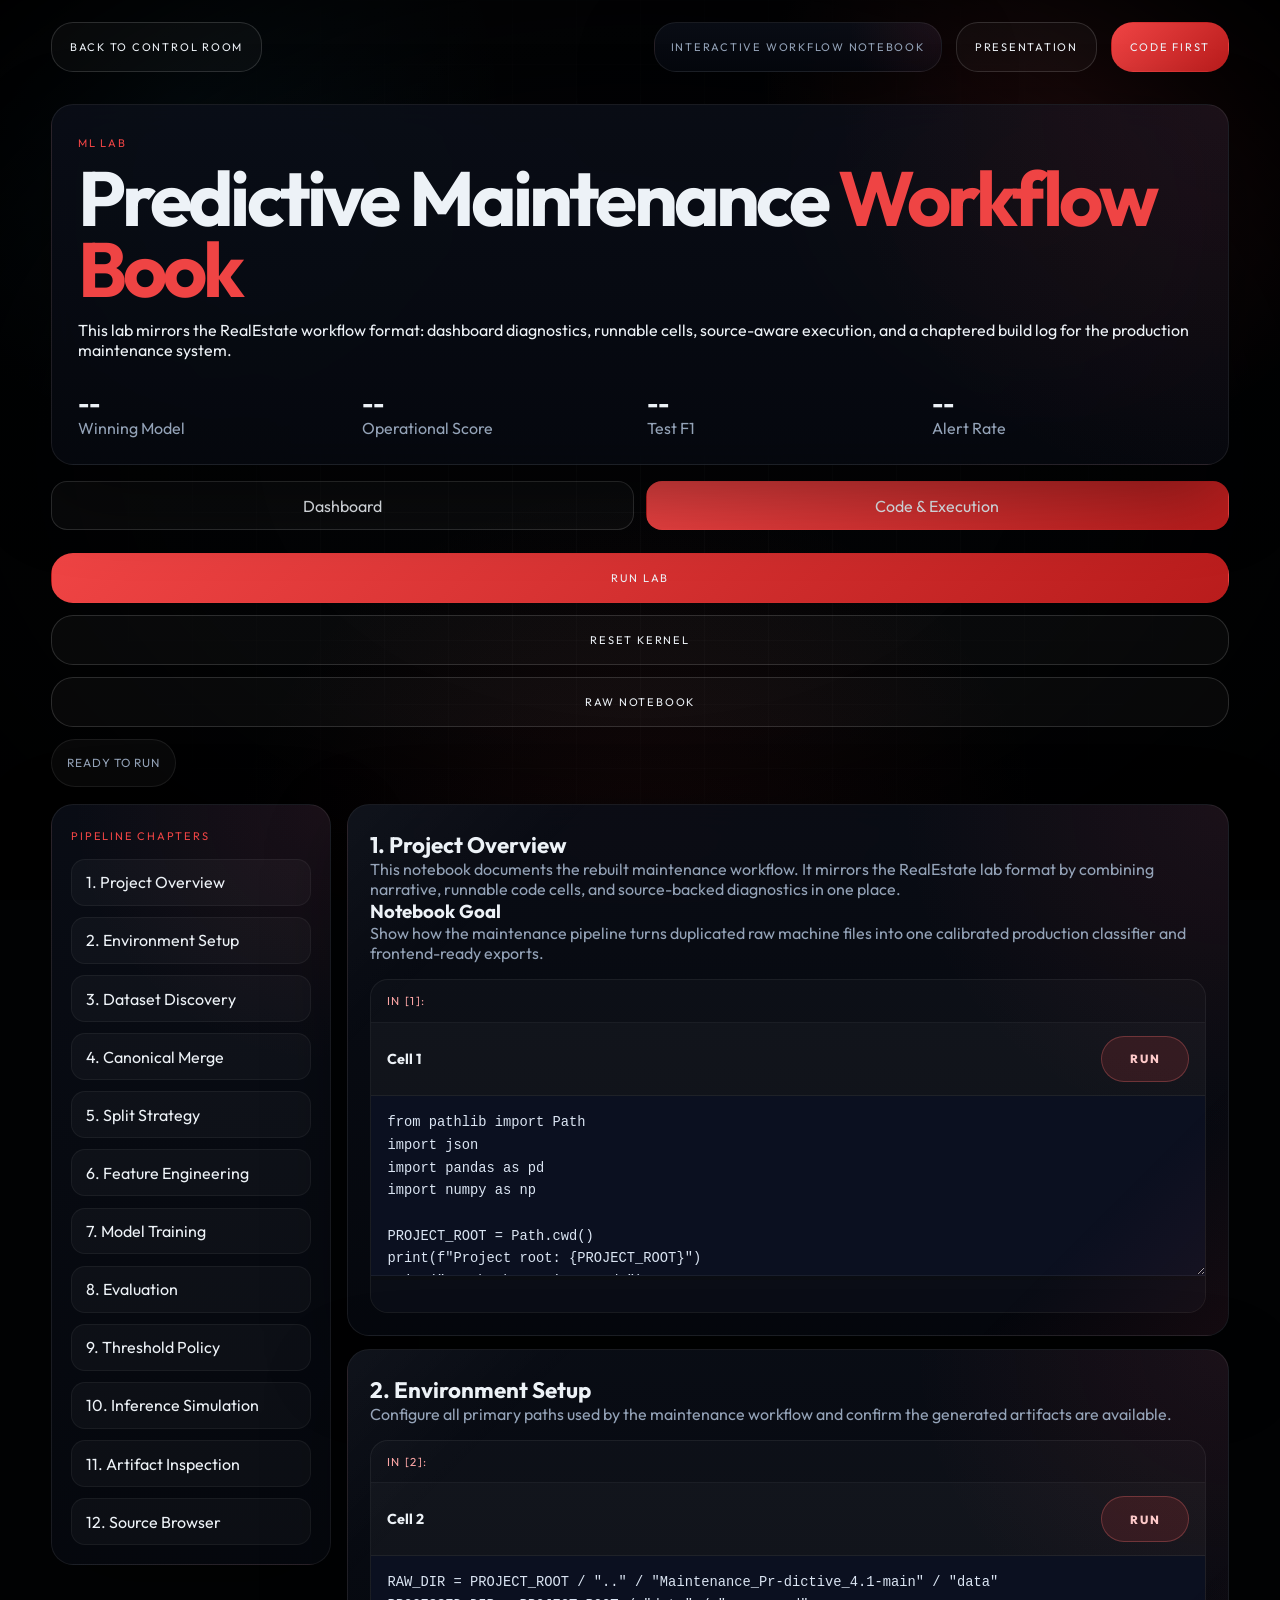
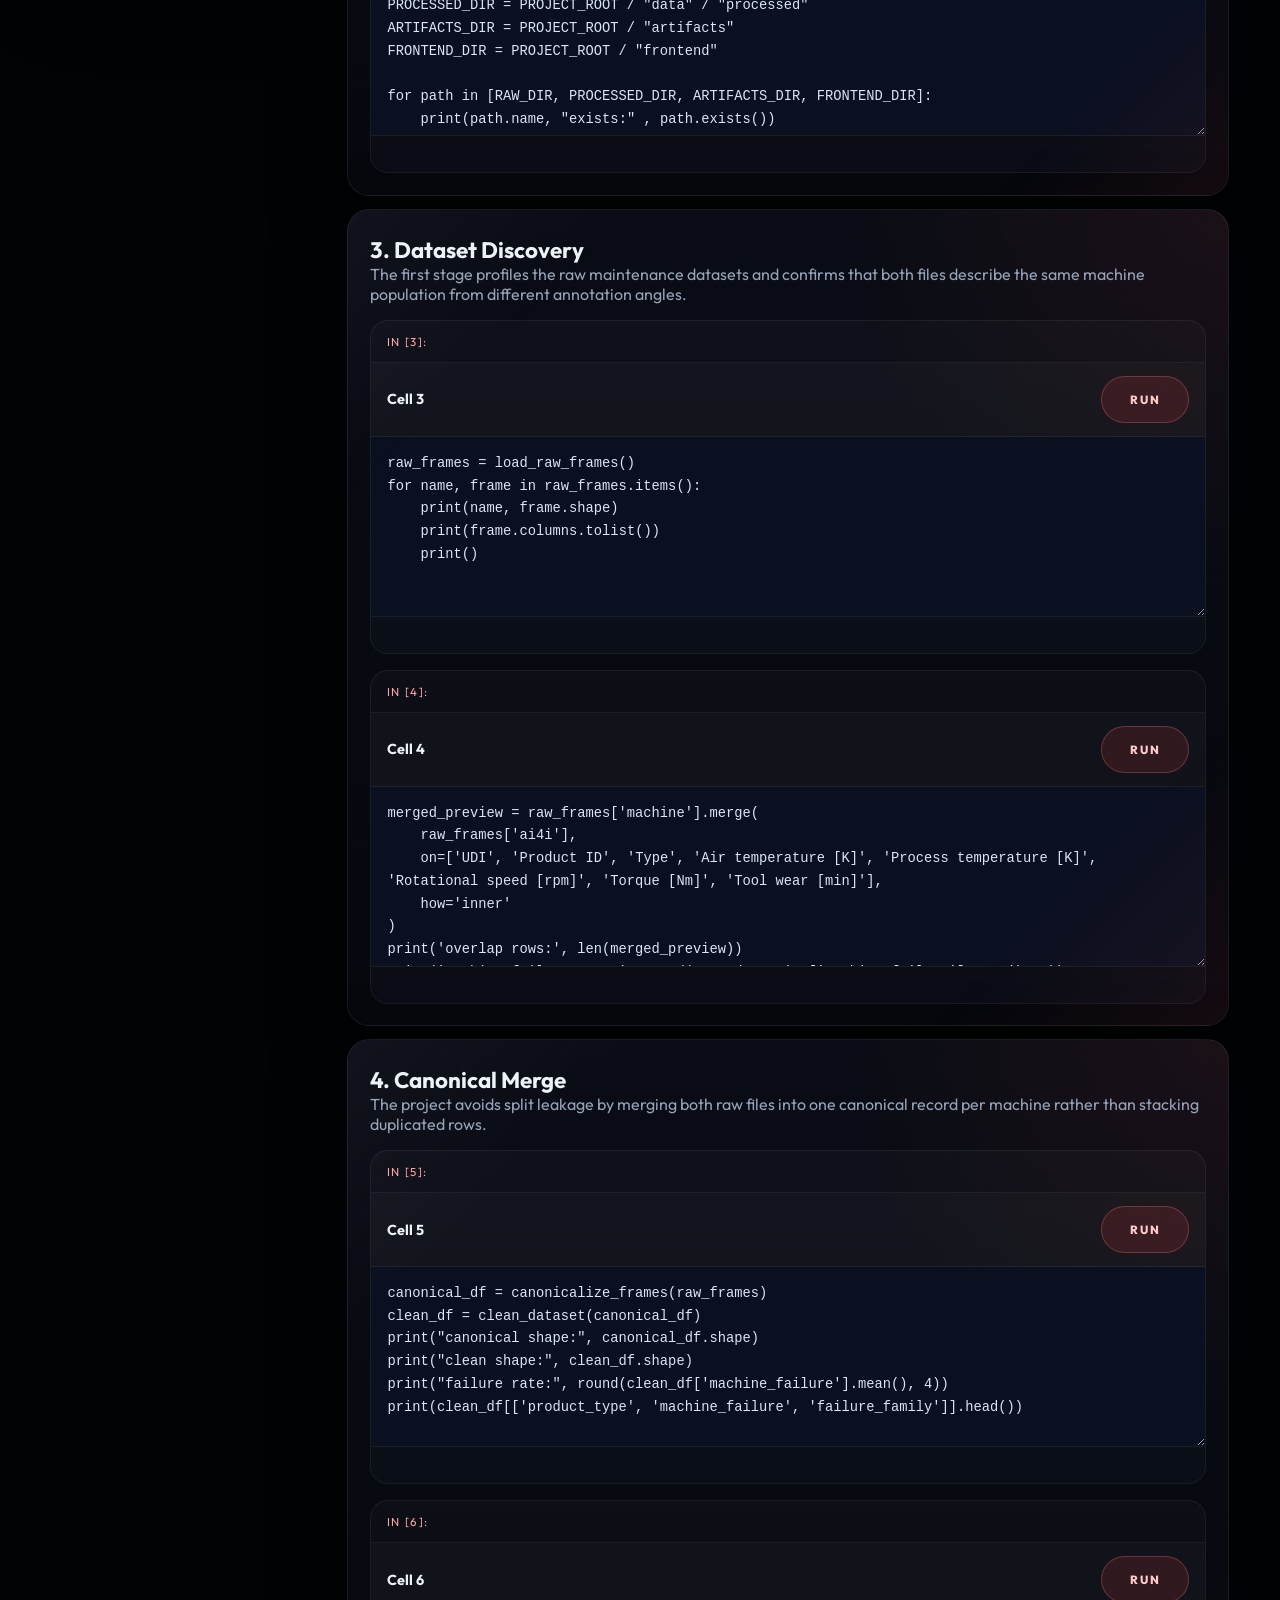
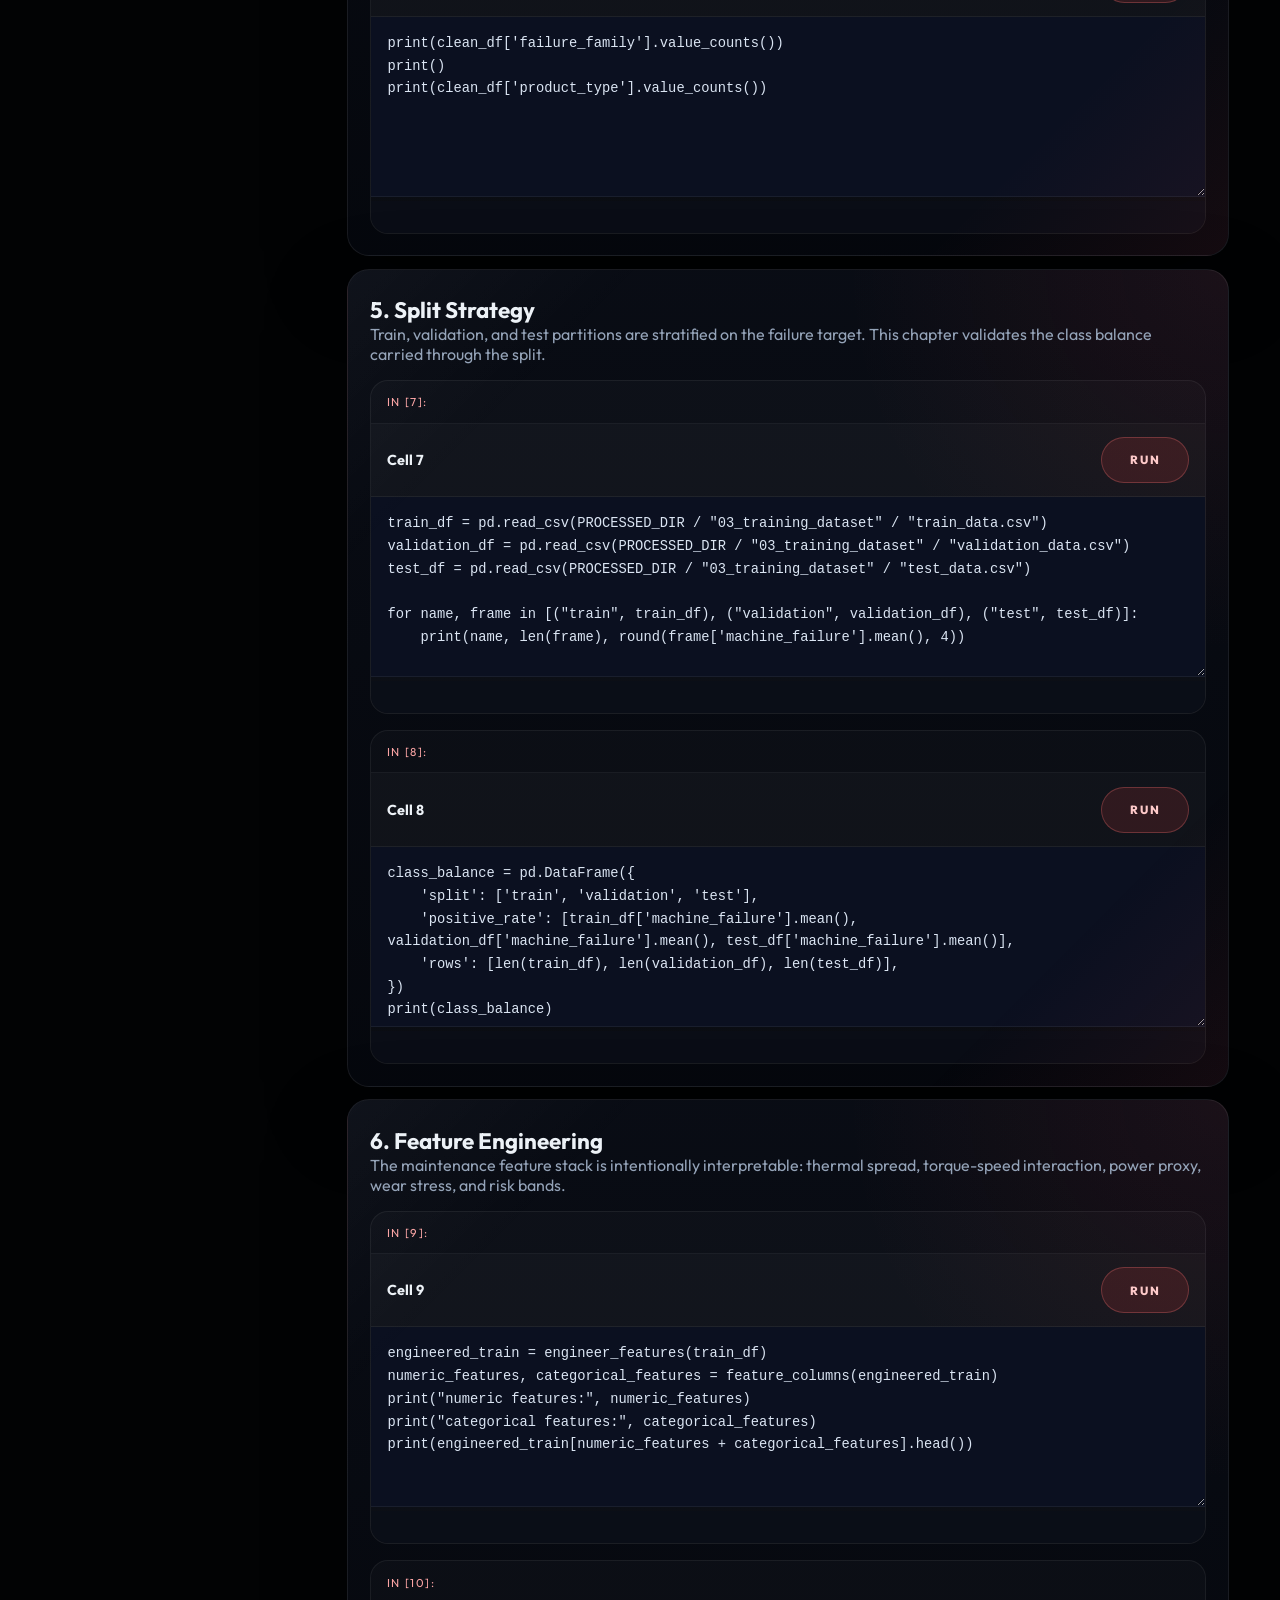
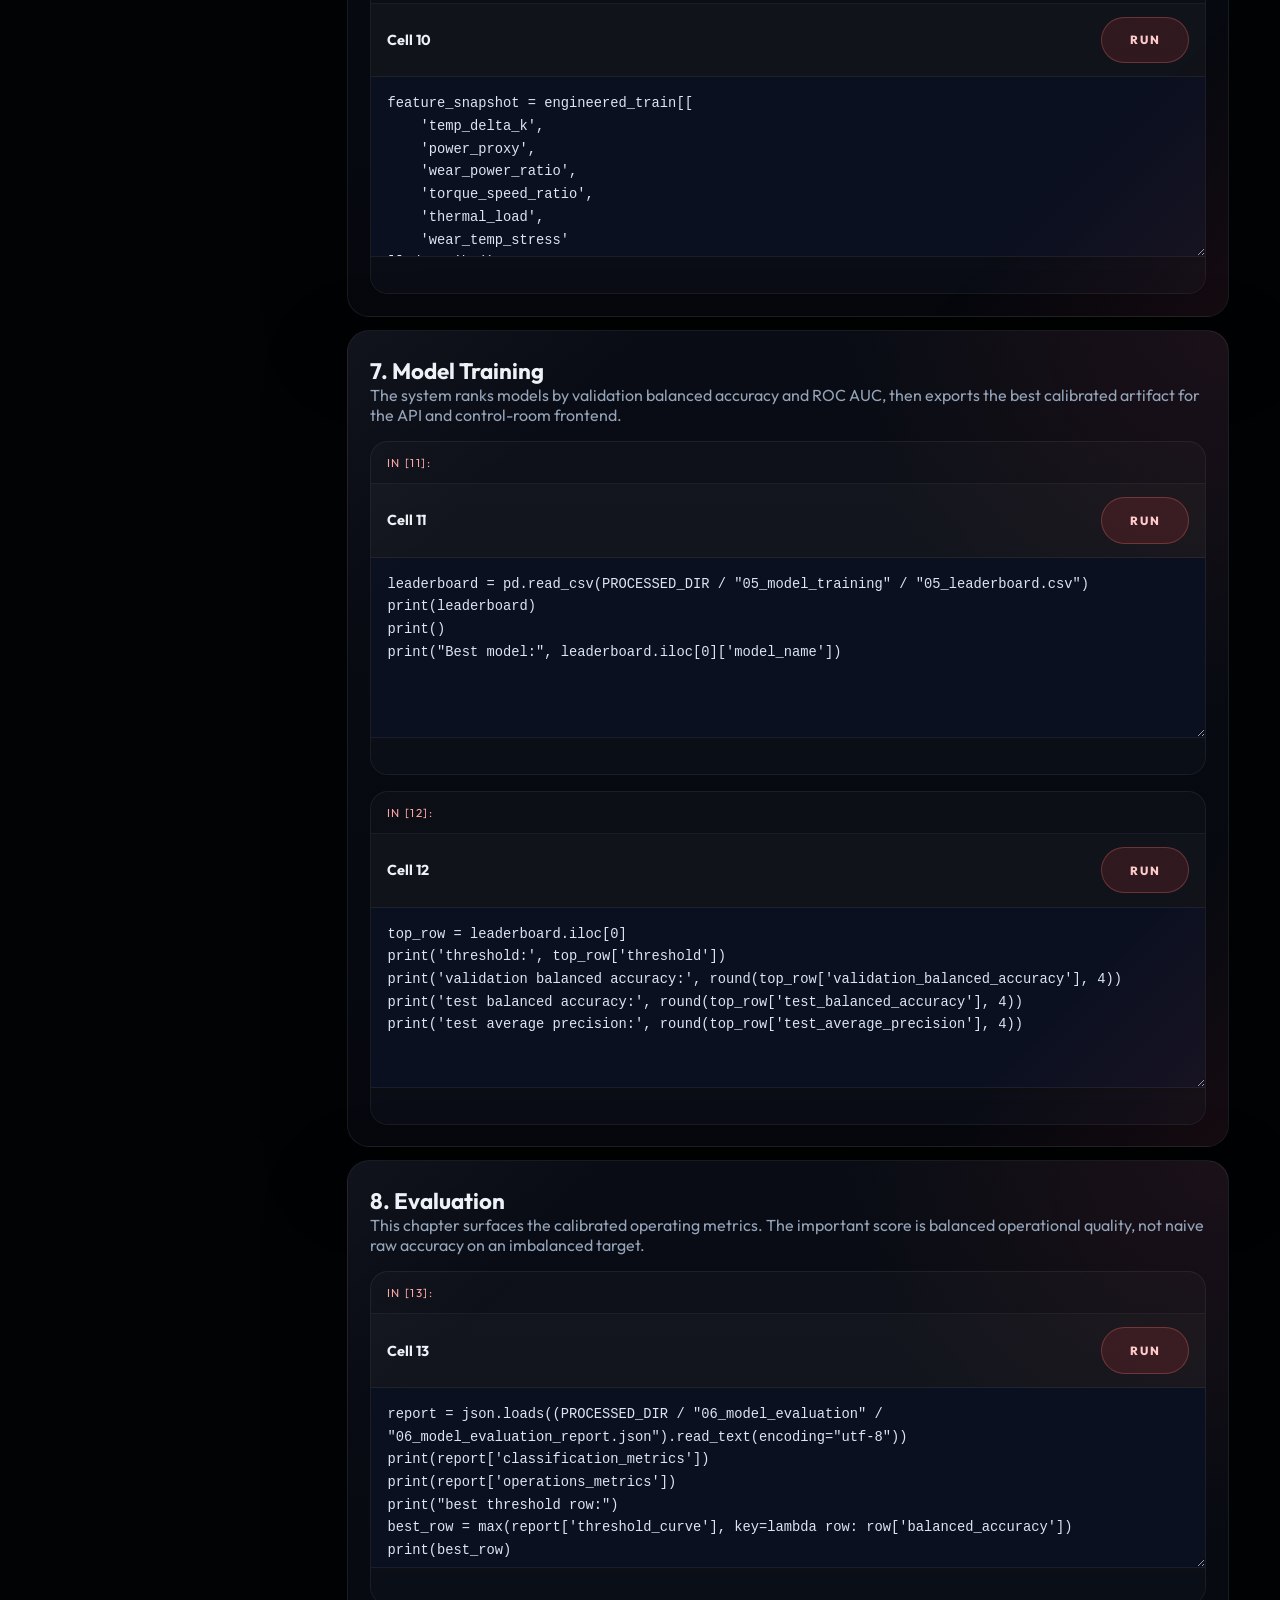
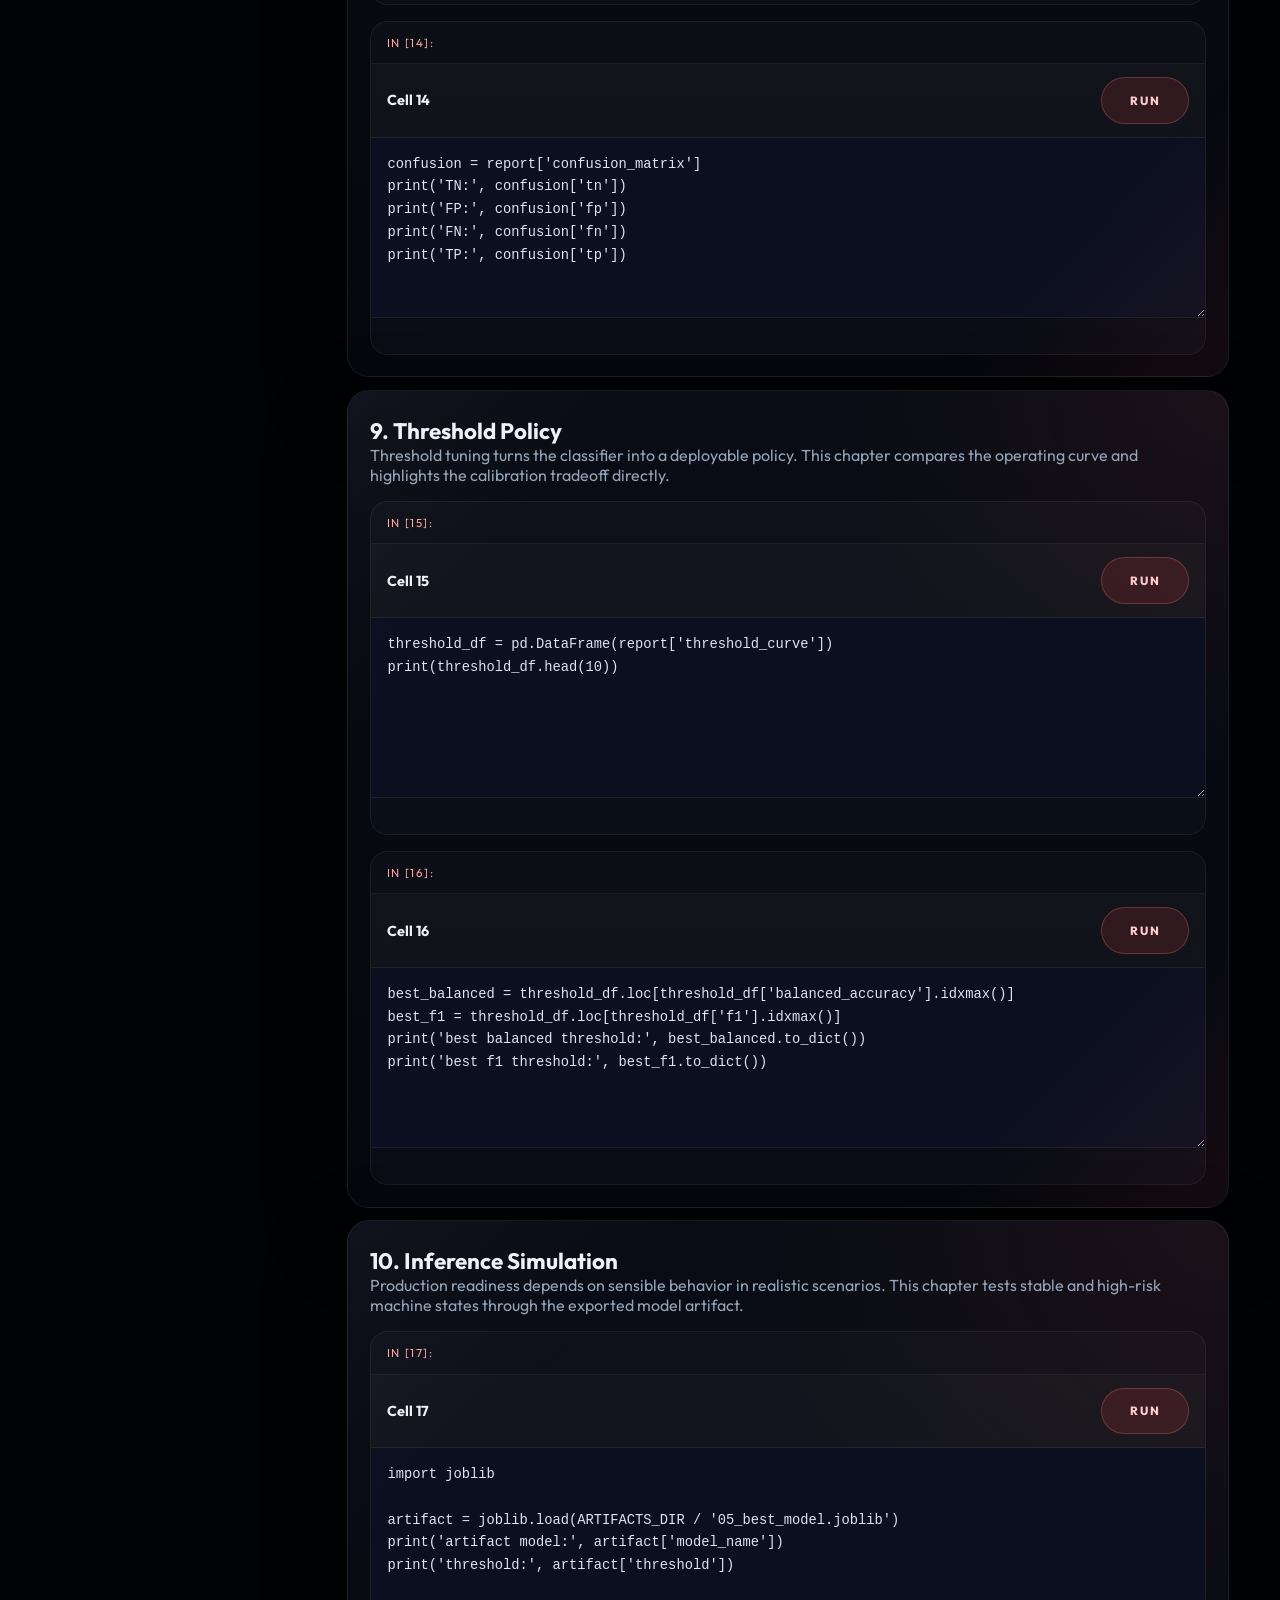
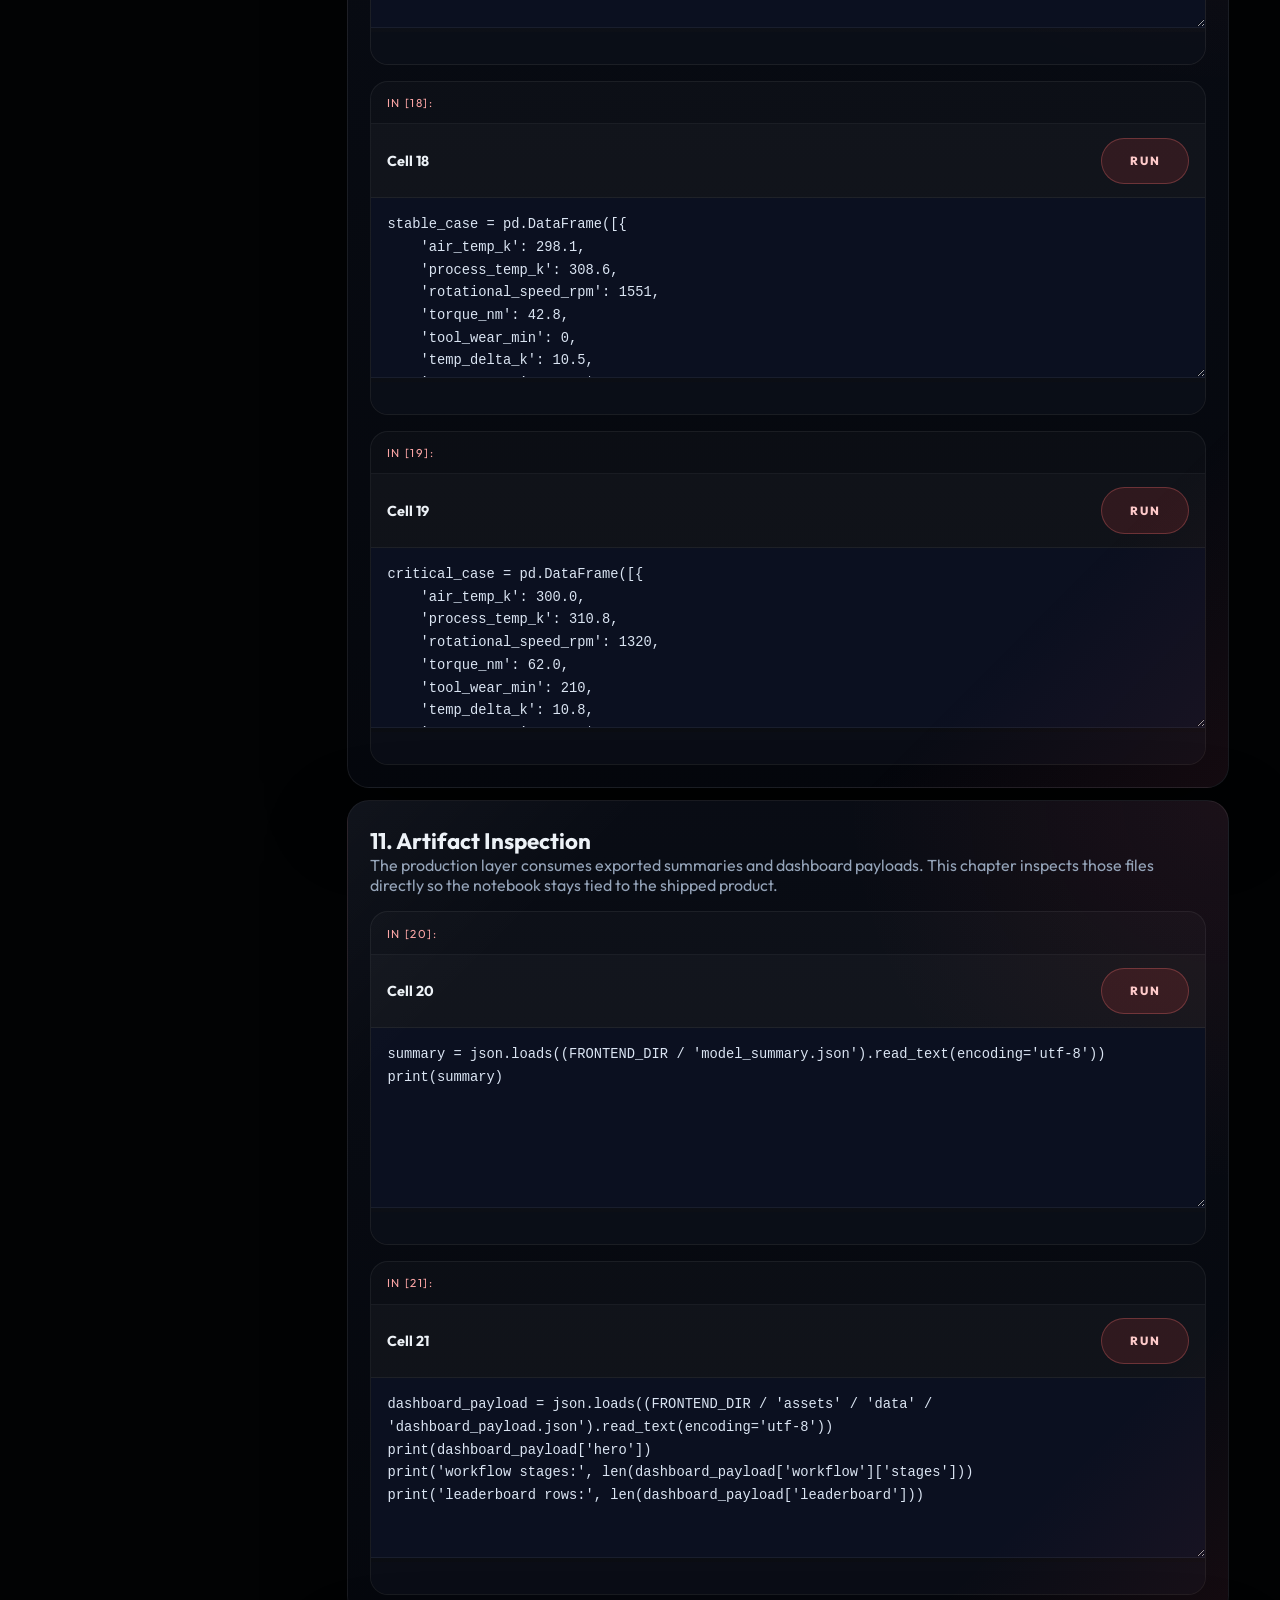
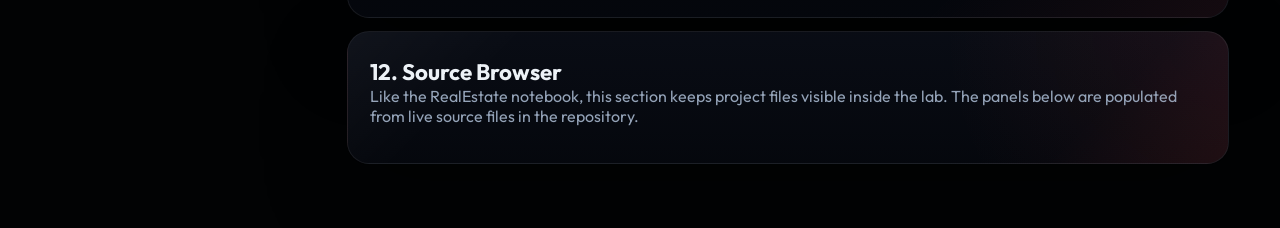
==== frontend/notebook.html @ 71aef169 "Build production-ready predictive maintenance app" ====
<!DOCTYPE html>
<html lang="en">
<head>
    <meta charset="UTF-8">
    <meta name="viewport" content="width=device-width, initial-scale=1.0">
    <title>ML LAB | Predictive Maintenance Workflow</title>
    <link rel="icon" type="image/svg+xml" href="assets/icons/favicon.svg">
    <link rel="stylesheet" href="css/style.css?v=4.0">
</head>
<body class="notebook-body">
    <div id="bg-layer"></div>
    <div id="vignette"></div>
    <div id="grid-overlay"></div>
    <div id="page-wipe"></div>

    <div class="top-nav">
        <div class="nav-cluster">
            <a href="/" class="nav-btn route-link">BACK TO CONTROL ROOM</a>
        </div>
        <div class="nav-cluster">
            <div class="nav-meta glass">Interactive Workflow Notebook</div>
            <a href="/presentation" class="nav-btn route-link">PRESENTATION</a>
            <a href="#chapter-stage1" class="nav-btn primary">CODE FIRST</a>
        </div>
    </div>

    <main class="book-shell">
        <section class="book-hero glass">
            <span class="tag">ML LAB</span>
            <h1>Predictive Maintenance <span>Workflow Book</span></h1>
            <p>This lab mirrors the RealEstate workflow format: dashboard diagnostics, runnable cells, source-aware execution, and a chaptered build log for the production maintenance system.</p>
            <div class="hero-stats">
                <div><strong id="hero-best-model">--</strong><span>Winning Model</span></div>
                <div><strong id="hero-auc">--</strong><span>Operational Score</span></div>
                <div><strong id="hero-f1">--</strong><span>Test F1</span></div>
                <div><strong id="hero-alert-rate">--</strong><span>Alert Rate</span></div>
            </div>
        </section>

        <div class="book-tabs">
            <button class="book-tab" data-target="dashboard-tab-view">Dashboard</button>
            <button class="book-tab active" data-target="code-tab-view">Code & Execution</button>
        </div>

        <div id="dashboard-tab-view" class="tab-view">
            <div class="book-grid">
                <aside class="book-sidebar glass">
                    <span class="tag">Dashboard Layers</span>
                    <nav class="chapter-nav">
                        <a href="#dashboard-overview">Mission Control</a>
                        <a href="#dashboard-models">Model Ranking</a>
                        <a href="#dashboard-thresholds">Threshold Tuning</a>
                    </nav>
                </aside>

                <div class="dashboard-shell">
                    <section id="dashboard-overview" class="chapter-card glass cinematic-card">
                        <span class="tag">Mission Control</span>
                        <h2>Operational Risk <span>Command Deck</span></h2>
                        <p>This summary reflects the true project outputs: balanced thresholding, calibrated alert policy, and the current production-ready classifier.</p>
                        <div class="dashboard-kpi-grid">
                            <div class="dashboard-kpi-tile"><span>Winning Model</span><strong id="dash-best-model">--</strong><small>best validation operating profile</small></div>
                            <div class="dashboard-kpi-tile"><span>Operational Score</span><strong id="dash-roc-auc">--</strong><small>balanced accuracy at selected threshold</small></div>
                            <div class="dashboard-kpi-tile"><span>Captured Failures</span><strong id="dash-captured">--</strong><small>true failures caught by current policy</small></div>
                            <div class="dashboard-kpi-tile"><span>Alert Rate</span><strong id="dash-alert-rate">--</strong><small>share of holdout rows escalating</small></div>
                        </div>
                    </section>

                    <section id="dashboard-models" class="chapter-card glass cinematic-card">
                        <span class="tag">Model Board</span>
                        <h2>Model Competition</h2>
                        <div id="lab-leaderboard" class="leaderboard"></div>
                    </section>

                    <section id="dashboard-thresholds" class="chapter-card glass cinematic-card">
                        <span class="tag">Threshold Control</span>
                        <h2>Operating Threshold Sweep</h2>
                        <div id="threshold-grid" class="leaderboard"></div>
                    </section>
                </div>
            </div>
        </div>

        <div id="code-tab-view" class="tab-view active">
            <div class="toolbar">
                <button class="nav-btn primary" onclick="runAllCells()">RUN LAB</button>
                <button class="nav-btn" onclick="resetKernel()">RESET KERNEL</button>
                <button class="nav-btn" onclick="openRawNotebook()">RAW NOTEBOOK</button>
                <span id="scene-status" class="scene-inline">Ready to run</span>
            </div>

            <div class="book-grid">
                <aside class="book-sidebar glass">
                    <span class="tag">Pipeline Chapters</span>
                    <nav class="chapter-nav">
                        <a href="#chapter-overview">1. Project Overview</a>
                        <a href="#chapter-environment">2. Environment Setup</a>
                        <a href="#chapter-stage1">3. Dataset Discovery</a>
                        <a href="#chapter-stage2">4. Canonical Merge</a>
                        <a href="#chapter-stage3">5. Split Strategy</a>
                        <a href="#chapter-stage4">6. Feature Engineering</a>
                        <a href="#chapter-stage5">7. Model Training</a>
                        <a href="#chapter-stage6">8. Evaluation</a>
                        <a href="#chapter-stage7">9. Threshold Policy</a>
                        <a href="#chapter-stage8">10. Inference Simulation</a>
                        <a href="#chapter-stage9">11. Artifact Inspection</a>
                        <a href="#chapter-sources">12. Source Browser</a>
                    </nav>
                </aside>

                <div class="chapter-stack">
                    <section id="chapter-overview" class="chapter-card glass cinematic-card">
                        <h2>1. Project Overview</h2>
                        <p>This notebook documents the rebuilt maintenance workflow. It mirrors the RealEstate lab format by combining narrative, runnable code cells, and source-backed diagnostics in one place.</p>
                        <div class="cell-explainer"><h3>Notebook Goal</h3><p>Show how the maintenance pipeline turns duplicated raw machine files into one calibrated production classifier and frontend-ready exports.</p></div>
                        <div class="cell"><div class="cell-label">In [1]:</div><div class="cell-header"><span class="cell-title">Cell 1</span><button class="btn-run" onclick="runCell(this)">RUN</button></div><textarea class="code-editor">from pathlib import Path
import json
import pandas as pd
import numpy as np

PROJECT_ROOT = Path.cwd()
print(f"Project root: {PROJECT_ROOT}")
print("Notebook runtime ready")</textarea><div class="output"></div></div>
                    </section>

                    <section id="chapter-environment" class="chapter-card glass cinematic-card">
                        <h2>2. Environment Setup</h2>
                        <p>Configure all primary paths used by the maintenance workflow and confirm the generated artifacts are available.</p>
                        <div class="cell"><div class="cell-label">In [2]:</div><div class="cell-header"><span class="cell-title">Cell 2</span><button class="btn-run" onclick="runCell(this)">RUN</button></div><textarea class="code-editor">RAW_DIR = PROJECT_ROOT / ".." / "Maintenance_Pr-dictive_4.1-main" / "data"
PROCESSED_DIR = PROJECT_ROOT / "data" / "processed"
ARTIFACTS_DIR = PROJECT_ROOT / "artifacts"
FRONTEND_DIR = PROJECT_ROOT / "frontend"

for path in [RAW_DIR, PROCESSED_DIR, ARTIFACTS_DIR, FRONTEND_DIR]:
    print(path.name, "exists:" , path.exists())</textarea><div class="output"></div></div>
                    </section>

                    <section id="chapter-stage1" class="chapter-card glass cinematic-card">
                        <h2>3. Dataset Discovery</h2>
                        <p>The first stage profiles the raw maintenance datasets and confirms that both files describe the same machine population from different annotation angles.</p>
                        <div class="cell"><div class="cell-label">In [3]:</div><div class="cell-header"><span class="cell-title">Cell 3</span><button class="btn-run" onclick="runCell(this)">RUN</button></div><textarea class="code-editor">raw_frames = load_raw_frames()
for name, frame in raw_frames.items():
    print(name, frame.shape)
    print(frame.columns.tolist())
    print()</textarea><div class="output"></div></div>
                        <div class="cell"><div class="cell-label">In [4]:</div><div class="cell-header"><span class="cell-title">Cell 4</span><button class="btn-run" onclick="runCell(this)">RUN</button></div><textarea class="code-editor">merged_preview = raw_frames['machine'].merge(
    raw_frames['ai4i'],
    on=['UDI', 'Product ID', 'Type', 'Air temperature [K]', 'Process temperature [K]', 'Rotational speed [rpm]', 'Torque [Nm]', 'Tool wear [min]'],
    how='inner'
)
print('overlap rows:', len(merged_preview))
print('machine failure rate:', round(merged_preview['Machine failure'].mean(), 4))
print(merged_preview[['Target', 'Machine failure']].head())</textarea><div class="output"></div></div>
                    </section>

                    <section id="chapter-stage2" class="chapter-card glass cinematic-card">
                        <h2>4. Canonical Merge</h2>
                        <p>The project avoids split leakage by merging both raw files into one canonical record per machine rather than stacking duplicated rows.</p>
                        <div class="cell"><div class="cell-label">In [5]:</div><div class="cell-header"><span class="cell-title">Cell 5</span><button class="btn-run" onclick="runCell(this)">RUN</button></div><textarea class="code-editor">canonical_df = canonicalize_frames(raw_frames)
clean_df = clean_dataset(canonical_df)
print("canonical shape:", canonical_df.shape)
print("clean shape:", clean_df.shape)
print("failure rate:", round(clean_df['machine_failure'].mean(), 4))
print(clean_df[['product_type', 'machine_failure', 'failure_family']].head())</textarea><div class="output"></div></div>
                        <div class="cell"><div class="cell-label">In [6]:</div><div class="cell-header"><span class="cell-title">Cell 6</span><button class="btn-run" onclick="runCell(this)">RUN</button></div><textarea class="code-editor">print(clean_df['failure_family'].value_counts())
print()
print(clean_df['product_type'].value_counts())</textarea><div class="output"></div></div>
                    </section>

                    <section id="chapter-stage3" class="chapter-card glass cinematic-card">
                        <h2>5. Split Strategy</h2>
                        <p>Train, validation, and test partitions are stratified on the failure target. This chapter validates the class balance carried through the split.</p>
                        <div class="cell"><div class="cell-label">In [7]:</div><div class="cell-header"><span class="cell-title">Cell 7</span><button class="btn-run" onclick="runCell(this)">RUN</button></div><textarea class="code-editor">train_df = pd.read_csv(PROCESSED_DIR / "03_training_dataset" / "train_data.csv")
validation_df = pd.read_csv(PROCESSED_DIR / "03_training_dataset" / "validation_data.csv")
test_df = pd.read_csv(PROCESSED_DIR / "03_training_dataset" / "test_data.csv")

for name, frame in [("train", train_df), ("validation", validation_df), ("test", test_df)]:
    print(name, len(frame), round(frame['machine_failure'].mean(), 4))</textarea><div class="output"></div></div>
                        <div class="cell"><div class="cell-label">In [8]:</div><div class="cell-header"><span class="cell-title">Cell 8</span><button class="btn-run" onclick="runCell(this)">RUN</button></div><textarea class="code-editor">class_balance = pd.DataFrame({
    'split': ['train', 'validation', 'test'],
    'positive_rate': [train_df['machine_failure'].mean(), validation_df['machine_failure'].mean(), test_df['machine_failure'].mean()],
    'rows': [len(train_df), len(validation_df), len(test_df)],
})
print(class_balance)</textarea><div class="output"></div></div>
                    </section>

                    <section id="chapter-stage4" class="chapter-card glass cinematic-card">
                        <h2>6. Feature Engineering</h2>
                        <p>The maintenance feature stack is intentionally interpretable: thermal spread, torque-speed interaction, power proxy, wear stress, and risk bands.</p>
                        <div class="cell"><div class="cell-label">In [9]:</div><div class="cell-header"><span class="cell-title">Cell 9</span><button class="btn-run" onclick="runCell(this)">RUN</button></div><textarea class="code-editor">engineered_train = engineer_features(train_df)
numeric_features, categorical_features = feature_columns(engineered_train)
print("numeric features:", numeric_features)
print("categorical features:", categorical_features)
print(engineered_train[numeric_features + categorical_features].head())</textarea><div class="output"></div></div>
                        <div class="cell"><div class="cell-label">In [10]:</div><div class="cell-header"><span class="cell-title">Cell 10</span><button class="btn-run" onclick="runCell(this)">RUN</button></div><textarea class="code-editor">feature_snapshot = engineered_train[[
    'temp_delta_k',
    'power_proxy',
    'wear_power_ratio',
    'torque_speed_ratio',
    'thermal_load',
    'wear_temp_stress'
]].describe().T
print(feature_snapshot)</textarea><div class="output"></div></div>
                    </section>

                    <section id="chapter-stage5" class="chapter-card glass cinematic-card">
                        <h2>7. Model Training</h2>
                        <p>The system ranks models by validation balanced accuracy and ROC AUC, then exports the best calibrated artifact for the API and control-room frontend.</p>
                        <div class="cell"><div class="cell-label">In [11]:</div><div class="cell-header"><span class="cell-title">Cell 11</span><button class="btn-run" onclick="runCell(this)">RUN</button></div><textarea class="code-editor">leaderboard = pd.read_csv(PROCESSED_DIR / "05_model_training" / "05_leaderboard.csv")
print(leaderboard)
print()
print("Best model:", leaderboard.iloc[0]['model_name'])</textarea><div class="output"></div></div>
                        <div class="cell"><div class="cell-label">In [12]:</div><div class="cell-header"><span class="cell-title">Cell 12</span><button class="btn-run" onclick="runCell(this)">RUN</button></div><textarea class="code-editor">top_row = leaderboard.iloc[0]
print('threshold:', top_row['threshold'])
print('validation balanced accuracy:', round(top_row['validation_balanced_accuracy'], 4))
print('test balanced accuracy:', round(top_row['test_balanced_accuracy'], 4))
print('test average precision:', round(top_row['test_average_precision'], 4))</textarea><div class="output"></div></div>
                    </section>

                    <section id="chapter-stage6" class="chapter-card glass cinematic-card">
                        <h2>8. Evaluation</h2>
                        <p>This chapter surfaces the calibrated operating metrics. The important score is balanced operational quality, not naive raw accuracy on an imbalanced target.</p>
                        <div class="cell"><div class="cell-label">In [13]:</div><div class="cell-header"><span class="cell-title">Cell 13</span><button class="btn-run" onclick="runCell(this)">RUN</button></div><textarea class="code-editor">report = json.loads((PROCESSED_DIR / "06_model_evaluation" / "06_model_evaluation_report.json").read_text(encoding="utf-8"))
print(report['classification_metrics'])
print(report['operations_metrics'])
print("best threshold row:")
best_row = max(report['threshold_curve'], key=lambda row: row['balanced_accuracy'])
print(best_row)</textarea><div class="output"></div></div>
                        <div class="cell"><div class="cell-label">In [14]:</div><div class="cell-header"><span class="cell-title">Cell 14</span><button class="btn-run" onclick="runCell(this)">RUN</button></div><textarea class="code-editor">confusion = report['confusion_matrix']
print('TN:', confusion['tn'])
print('FP:', confusion['fp'])
print('FN:', confusion['fn'])
print('TP:', confusion['tp'])</textarea><div class="output"></div></div>
                    </section>

                    <section id="chapter-stage7" class="chapter-card glass cinematic-card">
                        <h2>9. Threshold Policy</h2>
                        <p>Threshold tuning turns the classifier into a deployable policy. This chapter compares the operating curve and highlights the calibration tradeoff directly.</p>
                        <div class="cell"><div class="cell-label">In [15]:</div><div class="cell-header"><span class="cell-title">Cell 15</span><button class="btn-run" onclick="runCell(this)">RUN</button></div><textarea class="code-editor">threshold_df = pd.DataFrame(report['threshold_curve'])
print(threshold_df.head(10))</textarea><div class="output"></div></div>
                        <div class="cell"><div class="cell-label">In [16]:</div><div class="cell-header"><span class="cell-title">Cell 16</span><button class="btn-run" onclick="runCell(this)">RUN</button></div><textarea class="code-editor">best_balanced = threshold_df.loc[threshold_df['balanced_accuracy'].idxmax()]
best_f1 = threshold_df.loc[threshold_df['f1'].idxmax()]
print('best balanced threshold:', best_balanced.to_dict())
print('best f1 threshold:', best_f1.to_dict())</textarea><div class="output"></div></div>
                    </section>

                    <section id="chapter-stage8" class="chapter-card glass cinematic-card">
                        <h2>10. Inference Simulation</h2>
                        <p>Production readiness depends on sensible behavior in realistic scenarios. This chapter tests stable and high-risk machine states through the exported model artifact.</p>
                        <div class="cell"><div class="cell-label">In [17]:</div><div class="cell-header"><span class="cell-title">Cell 17</span><button class="btn-run" onclick="runCell(this)">RUN</button></div><textarea class="code-editor">import joblib

artifact = joblib.load(ARTIFACTS_DIR / '05_best_model.joblib')
print('artifact model:', artifact['model_name'])
print('threshold:', artifact['threshold'])</textarea><div class="output"></div></div>
                        <div class="cell"><div class="cell-label">In [18]:</div><div class="cell-header"><span class="cell-title">Cell 18</span><button class="btn-run" onclick="runCell(this)">RUN</button></div><textarea class="code-editor">stable_case = pd.DataFrame([{
    'air_temp_k': 298.1,
    'process_temp_k': 308.6,
    'rotational_speed_rpm': 1551,
    'torque_nm': 42.8,
    'tool_wear_min': 0,
    'temp_delta_k': 10.5,
    'power_proxy': 1551 * 42.8,
    'wear_power_ratio': 0 / ((1551 * 42.8) + 1.0),
    'torque_speed_ratio': 42.8 / (1551 + 1.0),
    'thermal_load': 10.5 * 42.8,
    'wear_temp_stress': 0,
    'high_torque_flag': 0,
    'low_speed_flag': 0,
    'product_type': 'M',
    'source_dataset': 'merged',
    'wear_risk_band': 'fresh',
}])
print('stable probability:', artifact['pipeline'].predict_proba(stable_case)[0, 1])</textarea><div class="output"></div></div>
                        <div class="cell"><div class="cell-label">In [19]:</div><div class="cell-header"><span class="cell-title">Cell 19</span><button class="btn-run" onclick="runCell(this)">RUN</button></div><textarea class="code-editor">critical_case = pd.DataFrame([{
    'air_temp_k': 300.0,
    'process_temp_k': 310.8,
    'rotational_speed_rpm': 1320,
    'torque_nm': 62.0,
    'tool_wear_min': 210,
    'temp_delta_k': 10.8,
    'power_proxy': 1320 * 62.0,
    'wear_power_ratio': 210 / ((1320 * 62.0) + 1.0),
    'torque_speed_ratio': 62.0 / (1320 + 1.0),
    'thermal_load': 10.8 * 62.0,
    'wear_temp_stress': 210 * 10.8,
    'high_torque_flag': 1,
    'low_speed_flag': 1,
    'product_type': 'H',
    'source_dataset': 'merged',
    'wear_risk_band': 'critical',
}])
print('critical probability:', artifact['pipeline'].predict_proba(critical_case)[0, 1])</textarea><div class="output"></div></div>
                    </section>

                    <section id="chapter-stage9" class="chapter-card glass cinematic-card">
                        <h2>11. Artifact Inspection</h2>
                        <p>The production layer consumes exported summaries and dashboard payloads. This chapter inspects those files directly so the notebook stays tied to the shipped product.</p>
                        <div class="cell"><div class="cell-label">In [20]:</div><div class="cell-header"><span class="cell-title">Cell 20</span><button class="btn-run" onclick="runCell(this)">RUN</button></div><textarea class="code-editor">summary = json.loads((FRONTEND_DIR / 'model_summary.json').read_text(encoding='utf-8'))
print(summary)</textarea><div class="output"></div></div>
                        <div class="cell"><div class="cell-label">In [21]:</div><div class="cell-header"><span class="cell-title">Cell 21</span><button class="btn-run" onclick="runCell(this)">RUN</button></div><textarea class="code-editor">dashboard_payload = json.loads((FRONTEND_DIR / 'assets' / 'data' / 'dashboard_payload.json').read_text(encoding='utf-8'))
print(dashboard_payload['hero'])
print('workflow stages:', len(dashboard_payload['workflow']['stages']))
print('leaderboard rows:', len(dashboard_payload['leaderboard']))</textarea><div class="output"></div></div>
                    </section>

                    <section id="chapter-sources" class="chapter-card glass cinematic-card">
                        <h2>12. Source Browser</h2>
                        <p>Like the RealEstate notebook, this section keeps project files visible inside the lab. The panels below are populated from live source files in the repository.</p>
                        <div id="source-snippets" class="source-snippets"></div>
                    </section>
                </div>
            </div>
        </div>
    </main>

    <script src="js/notebook.js?v=4.0"></script>
</body>
</html>
---- frontend/css/style.css ----
@import url('https://fonts.googleapis.com/css2?family=Outfit:wght@300;400;600;800&display=swap');

:root {
    --bg: #020304;
    --card: rgba(8, 11, 18, 0.72);
    --card-strong: rgba(10, 14, 24, 0.86);
    --line: rgba(255, 255, 255, 0.08);
    --line-strong: rgba(255, 255, 255, 0.14);
    --text: #edf2f7;
    --muted: #94a3b8;
    --accent: #ef4444;
    --accent-2: #f87171;
    --accent-soft: rgba(239, 68, 68, 0.14);
    --cyan: #38bdf8;
    --gold: #f59e0b;
    --shadow: 0 28px 80px rgba(0, 0, 0, 0.42);
}

* { box-sizing: border-box; margin: 0; padding: 0; }
html { scroll-behavior: smooth; }

body {
    font-family: 'Outfit', system-ui, sans-serif;
    background: var(--bg);
    color: var(--text);
    min-height: 100vh;
}

#bg-layer {
    position: fixed;
    inset: 0;
    z-index: 0;
    background:
        radial-gradient(circle at 14% 12%, rgba(56, 189, 248, 0.08), transparent 24%),
        radial-gradient(circle at 84% 14%, rgba(239, 68, 68, 0.18), transparent 24%),
        radial-gradient(circle at 50% 100%, rgba(239, 68, 68, 0.08), transparent 38%),
        linear-gradient(180deg, #040507 0%, #020304 100%);
}

#grid-overlay {
    position: fixed;
    inset: 0;
    z-index: 0;
    background-image:
        linear-gradient(rgba(255,255,255,0.03) 1px, transparent 1px),
        linear-gradient(90deg, rgba(255,255,255,0.03) 1px, transparent 1px);
    background-size: 64px 64px;
    mask-image: radial-gradient(circle at center, rgba(0,0,0,0.9), transparent 88%);
    pointer-events: none;
}

#vignette {
    position: fixed;
    inset: 0;
    z-index: 1;
    background: radial-gradient(ellipse at center, transparent 42%, rgba(0,0,0,0.94) 100%);
    pointer-events: none;
}

#page-wipe {
    position: fixed;
    inset: 0;
    z-index: 60;
    background: linear-gradient(90deg, rgba(239,68,68,0.96), rgba(120,0,0,0.98));
    transform: scaleX(0);
    transform-origin: left center;
    transition: transform .42s cubic-bezier(.77,0,.18,1);
    pointer-events: none;
}

#page-wipe.active {
    transform: scaleX(1);
}

body.page-exit {
    overflow: hidden;
}

body.page-exit .control-shell,
body.page-exit .book-shell,
body.page-exit .presentation-shell,
body.page-exit .top-nav,
body.page-exit .scene-status {
    opacity: 0;
    transform: translateY(12px);
    transition: opacity .24s ease, transform .24s ease;
}

#loading-overlay {
    position: fixed;
    inset: 0;
    z-index: 40;
    display: flex;
    flex-direction: column;
    align-items: center;
    justify-content: center;
    background: #000;
    transition: opacity .8s ease, visibility .8s ease;
}

#loading-overlay.hidden {
    opacity: 0;
    visibility: hidden;
}

.loader {
    width: 54px;
    height: 54px;
    border-radius: 50%;
    border: 3px solid rgba(239,68,68,0.12);
    border-top-color: var(--accent);
    animation: spin 1s linear infinite;
    margin-bottom: 1.1rem;
}

#loading-overlay p {
    color: var(--accent-2);
    font-size: .72rem;
    font-weight: 800;
    letter-spacing: .32em;
}

@keyframes spin {
    from { transform: rotate(0deg); }
    to { transform: rotate(360deg); }
}

.glass {
    background:
        radial-gradient(circle at top right, rgba(239,68,68,0.08), transparent 32%),
        linear-gradient(180deg, rgba(11, 15, 25, 0.82), rgba(6, 9, 16, 0.82));
    border: 1px solid var(--line);
    backdrop-filter: blur(16px);
    -webkit-backdrop-filter: blur(16px);
    box-shadow: var(--shadow);
}

.top-nav,
.scene-status,
.control-shell,
.book-shell {
    position: relative;
    z-index: 5;
}

.top-nav {
    position: sticky;
    top: 0;
    display: flex;
    justify-content: space-between;
    gap: 1rem;
    padding: 1.4rem 4vw 0;
}

.nav-cluster {
    display: flex;
    align-items: center;
    gap: .9rem;
}

.brand-mark,
.nav-meta,
.nav-btn,
.hero-stage,
.aside-panel,
.command-panel,
.summary-panel,
.data-panel,
.book-hero,
.book-sidebar,
.chapter-card {
    border-radius: 22px;
}

.brand-mark,
.nav-meta,
.nav-btn {
    min-height: 50px;
}

.brand-mark {
    display: grid;
    align-content: center;
    gap: .12rem;
    padding: .78rem 1rem;
}

.brand-kicker,
.nav-meta,
.nav-btn,
.tag,
.label {
    font-size: .69rem;
    letter-spacing: .16em;
    text-transform: uppercase;
}

.brand-mark strong {
    font-size: .95rem;
}

.brand-kicker,
.nav-meta,
.label,
.hero-stage p,
.panel-head p,
.chapter-card p,
.dashboard-kpi-tile small,
.hero-stats span {
    color: var(--muted);
}

.nav-meta {
    display: inline-flex;
    align-items: center;
    padding: .78rem 1rem;
}

.nav-btn {
    display: inline-flex;
    align-items: center;
    justify-content: center;
    padding: .86rem 1.1rem;
    text-decoration: none;
    color: var(--text);
    border: 1px solid var(--line-strong);
    background: rgba(255,255,255,0.03);
    transition: transform .24s ease, border-color .24s ease, background .24s ease;
}

.nav-btn:hover {
    transform: translateY(-2px);
    border-color: rgba(255,255,255,0.22);
}

.nav-btn.primary {
    background: linear-gradient(135deg, var(--accent), #b91c1c);
    border-color: transparent;
}

.scene-status {
    display: inline-flex;
    align-items: center;
    gap: .7rem;
    margin: 1rem 4vw 0;
    padding: .72rem .9rem;
    border-radius: 999px;
}

.scene-dot {
    width: 9px;
    height: 9px;
    border-radius: 50%;
    background: var(--accent);
    box-shadow: 0 0 14px rgba(239,68,68,0.72);
}

.control-shell,
.book-shell {
    padding: 1.3rem 4vw 4rem;
}

.hero-stage {
    display: grid;
    grid-template-columns: 1.2fr .8fr;
    gap: 1.25rem;
    padding: 1.6rem;
    margin-bottom: 1.2rem;
}

.hero-copy h1,
.book-hero h1 {
    font-size: clamp(2.7rem, 6vw, 5.4rem);
    line-height: .92;
    margin: .75rem 0 1rem;
    letter-spacing: -0.05em;
}

.hero-copy h1 span,
.book-hero h1 span,
.tag {
    color: var(--accent);
}

.hero-copy p,
.book-hero-copy p {
    max-width: 56rem;
    font-size: 1rem;
    line-height: 1.65;
}

.hero-stats-row,
.hero-stats,
.dashboard-kpi-grid {
    display: grid;
    grid-template-columns: repeat(3, minmax(0, 1fr));
    gap: .9rem;
    margin-top: 1.35rem;
}

.hero-stats {
    grid-template-columns: repeat(4, minmax(0, 1fr));
}

.hero-stat-card,
.ops-card,
.dashboard-kpi-tile {
    padding: 1rem;
    border-radius: 18px;
    background: rgba(255,255,255,0.03);
    border: 1px solid rgba(255,255,255,0.07);
}

.hero-stat-card.accent {
    background: linear-gradient(135deg, rgba(239,68,68,0.16), rgba(255,255,255,0.03));
    border-color: rgba(248,113,113,0.28);
}

.hero-stat-card span,
.ops-card span,
.dashboard-kpi-tile span {
    color: var(--muted);
    font-size: .7rem;
    letter-spacing: .12em;
    text-transform: uppercase;
}

.hero-stat-card strong,
.ops-card strong,
.dashboard-kpi-tile strong,
.hero-stats strong {
    display: block;
    margin-top: .35rem;
    font-size: 1.55rem;
}

.aside-panel {
    padding: 1.15rem;
    min-height: 100%;
}

.panel-head {
    margin-bottom: 1rem;
}

.panel-head.compact {
    margin-bottom: .9rem;
}

.panel-head h2,
.chapter-card h2 {
    font-size: 1.4rem;
    margin-top: .28rem;
}

.ops-grid {
    display: grid;
    grid-template-columns: repeat(2, minmax(0, 1fr));
    gap: .8rem;
}

.signal-band {
    margin-top: 1rem;
}

.signal-labels {
    display: flex;
    justify-content: space-between;
    color: var(--muted);
    font-size: .72rem;
    margin-bottom: .45rem;
}

.signal-track {
    position: relative;
    height: 10px;
    border-radius: 999px;
    background: linear-gradient(90deg, rgba(56,189,248,0.6), rgba(245,158,11,0.65), rgba(239,68,68,0.75));
    overflow: hidden;
}

#signal-thumb {
    position: absolute;
    top: 50%;
    left: 50%;
    width: 18px;
    height: 18px;
    border-radius: 50%;
    border: 2px solid #fff;
    background: var(--accent);
    transform: translate(-50%, -50%);
    box-shadow: 0 0 18px rgba(239,68,68,0.48);
}

.dashboard-grid {
    display: grid;
    grid-template-columns: repeat(12, minmax(0, 1fr));
    gap: 1rem;
}

.span-4 { grid-column: span 4; }
.span-5 { grid-column: span 5; }
.span-6 { grid-column: span 6; }
.span-7 { grid-column: span 7; }
.span-8 { grid-column: span 8; }
.span-12 { grid-column: span 12; }

.command-panel,
.summary-panel,
.data-panel,
.chapter-card {
    padding: 1.35rem;
}

.sim-form {
    display: grid;
    grid-template-columns: repeat(2, minmax(0, 1fr));
    gap: .85rem;
}

.sim-form label {
    display: grid;
    gap: .36rem;
    color: var(--muted);
    font-size: .85rem;
}

input,
select,
button {
    width: 100%;
    border: 1px solid rgba(255,255,255,0.09);
    border-radius: 14px;
    background: rgba(255,255,255,0.04);
    color: var(--text);
    padding: .92rem .95rem;
    font: inherit;
}

input:focus,
select:focus {
    outline: none;
    border-color: rgba(248,113,113,0.5);
    box-shadow: 0 0 0 4px rgba(239,68,68,0.12);
}

.cta {
    grid-column: span 2;
    border: none;
    background: linear-gradient(135deg, var(--accent), #b91c1c);
    font-weight: 800;
    letter-spacing: .08em;
    cursor: pointer;
}

.cta:hover {
    filter: brightness(1.05);
}

.result-panel,
.mono,
.metric-list,
.leaderboard,
.observations,
.source-snippets {
    margin-top: 1rem;
}

.result-panel,
.mono {
    padding: 1rem;
}

.cinematic-result {
    background:
        radial-gradient(circle at right, rgba(239,68,68,0.1), transparent 32%),
        rgba(255,255,255,0.03);
    border: 1px solid var(--line);
    border-radius: 18px;
    min-height: 118px;
}

.mono {
    white-space: pre-wrap;
    color: #dbe5f3;
    background: rgba(255,255,255,0.025);
    border: 1px solid rgba(255,255,255,0.06);
    border-radius: 18px;
    line-height: 1.6;
}

.metric-list,
.leaderboard,
.observations,
.source-snippets,
.dashboard-shell,
.chapter-stack {
    display: grid;
    gap: .8rem;
}

.metric-pill,
.leaderboard-row,
.observation-row,
.source-card {
    background: rgba(255,255,255,0.03);
    border: 1px solid rgba(255,255,255,0.06);
    border-radius: 18px;
}

.metric-pill,
.leaderboard-row,
.observation-row,
.source-card {
    padding: .95rem 1rem;
}

.metric-pill {
    display: flex;
    justify-content: space-between;
    gap: 1rem;
    align-items: center;
}

.leaderboard-row,
.observation-row {
    display: grid;
    grid-template-columns: repeat(4, minmax(0, 1fr));
    gap: .75rem;
}

.chip-grid {
    display: flex;
    flex-wrap: wrap;
    gap: .52rem;
}

.chip {
    display: inline-flex;
    align-items: center;
    padding: .48rem .74rem;
    border-radius: 999px;
    border: 1px solid rgba(255,255,255,0.08);
    background: rgba(255,255,255,0.04);
    color: #dbeafe;
    font-size: .78rem;
}

.value {
    display: block;
    margin-top: .22rem;
    font-weight: 700;
    font-size: .98rem;
}

.book-shell {
    padding-top: 2rem;
}

.book-hero {
    padding: 1.6rem;
    margin-bottom: 1rem;
}

.book-grid {
    display: grid;
    grid-template-columns: 280px minmax(0, 1fr);
    gap: 1rem;
}

.book-tabs {
    display: flex;
    gap: .75rem;
    margin: 1rem 0 1.4rem;
}

.book-tab {
    padding: .85rem 1rem;
    border-radius: 16px;
    border: 1px solid var(--line-strong);
    background: rgba(255,255,255,0.03);
    color: var(--text);
    cursor: pointer;
}

.book-tab.active {
    background: linear-gradient(135deg, var(--accent), #b91c1c);
    border-color: transparent;
}

.tab-view { display: none; }
.tab-view.active { display: block; }

.book-sidebar {
    align-self: start;
    position: sticky;
    top: 5.7rem;
    padding: 1.2rem;
}

.chapter-nav {
    display: grid;
    gap: .7rem;
    margin-top: .9rem;
}

.chapter-nav a {
    text-decoration: none;
    color: var(--text);
    padding: .78rem .88rem;
    border-radius: 14px;
    background: rgba(255,255,255,0.03);
    border: 1px solid rgba(255,255,255,0.05);
    transition: transform .22s ease, border-color .22s ease;
}

.chapter-nav a:hover {
    transform: translateX(4px);
    border-color: rgba(248,113,113,0.24);
}

.cinematic-card {
    position: relative;
    overflow: hidden;
}

.cinematic-card::before {
    content: "";
    position: absolute;
    inset: 0;
    background: linear-gradient(135deg, rgba(255,255,255,0.03), transparent 18%, transparent 82%, rgba(239,68,68,0.07));
    pointer-events: none;
}

.source-card .mono {
    margin-top: .8rem;
}

.presentation-body {
    overflow: hidden;
}

.presentation-shell {
    position: relative;
    z-index: 5;
    min-height: 100vh;
    padding: 6rem 3vw 1rem;
}

.presentation-stage {
    height: calc(100vh - 7rem);
    padding: 1rem;
    overflow: hidden;
}

.presentation-topline {
    display: flex;
    justify-content: space-between;
    gap: 1rem;
    margin-bottom: 1rem;
}

.presentation-badge {
    display: inline-flex;
    align-items: center;
    gap: .55rem;
    padding: .55rem .82rem;
    border-radius: 999px;
    background: rgba(0,0,0,0.44);
    border: 1px solid rgba(255,255,255,0.08);
    color: #fff;
    font-size: .63rem;
    letter-spacing: .14em;
    text-transform: uppercase;
}

.presentation-badge::before {
    content: "";
    width: 7px;
    height: 7px;
    border-radius: 50%;
    background: var(--accent);
    box-shadow: 0 0 12px rgba(239,68,68,0.68);
}

.presentation-slide-grid {
    display: grid;
    grid-template-columns: repeat(4, minmax(0, 1fr));
    gap: 1rem;
    height: calc(100% - 3rem);
    align-content: start;
}

.presentation-hero-card,
.presentation-metric-card,
.presentation-panel {
    padding: 1.25rem;
    border-radius: 22px;
}

.presentation-hero-card {
    grid-column: span 4;
}

.presentation-hero-card h1 {
    font-size: clamp(2.6rem, 5vw, 5rem);
    line-height: .92;
    margin: .6rem 0 .9rem;
}

.presentation-hero-card h1 span {
    color: var(--accent);
}

.presentation-metric-card strong {
    display: block;
    margin: .45rem 0;
    font-size: 2rem;
}

.presentation-panel.span-2 {
    grid-column: span 2;
}

.presentation-panel.span-4 {
    grid-column: span 4;
}

.presentation-list {
    display: grid;
    gap: .75rem;
    margin-top: 1rem;
}

.mini-row {
    display: flex;
    justify-content: space-between;
    gap: 1rem;
    padding: .82rem .92rem;
    border-radius: 14px;
    background: rgba(255,255,255,0.03);
    border: 1px solid rgba(255,255,255,0.05);
}

.toolbar {
    display: flex;
    align-items: center;
    gap: .75rem;
    margin-bottom: 1.1rem;
    flex-wrap: wrap;
}

.scene-inline {
    display: inline-flex;
    align-items: center;
    min-height: 48px;
    padding: .72rem .95rem;
    border-radius: 999px;
    border: 1px solid rgba(255,255,255,0.08);
    background: rgba(255,255,255,0.03);
    color: var(--muted);
    font-size: .74rem;
    letter-spacing: .08em;
    text-transform: uppercase;
}

.cell {
    margin-top: 1rem;
    border: 1px solid rgba(255,255,255,0.06);
    border-radius: 18px;
    overflow: hidden;
    background: rgba(255,255,255,0.025);
}

.cell-label {
    padding: .82rem 1rem;
    border-bottom: 1px solid rgba(255,255,255,0.06);
    color: #fca5a5;
    font-size: .72rem;
    letter-spacing: .14em;
    text-transform: uppercase;
}

.cell-header {
    display: flex;
    align-items: center;
    justify-content: space-between;
    gap: 1rem;
    padding: .82rem 1rem;
    border-bottom: 1px solid rgba(255,255,255,0.06);
    background: rgba(255,255,255,0.02);
}

.cell-title {
    color: var(--text);
    font-size: .9rem;
    font-weight: 700;
}

.btn-run {
    width: auto;
    min-width: 88px;
    border-radius: 999px;
    border: 1px solid rgba(248,113,113,0.3);
    background: rgba(239,68,68,0.14);
    color: #fecaca;
    font-size: .74rem;
    font-weight: 800;
    letter-spacing: .14em;
}

.code-editor {
    width: 100%;
    min-height: 180px;
    resize: vertical;
    border: 0;
    border-bottom: 1px solid rgba(255,255,255,0.06);
    border-radius: 0;
    background: #0b1020;
    color: #dbe5f3;
    padding: 1rem 1.05rem;
    font-family: Consolas, Monaco, monospace;
    font-size: .86rem;
    line-height: 1.65;
}

.output {
    padding: 1rem;
    background: rgba(10,14,24,0.82);
}

.pretty-output {
    display: grid;
    gap: .8rem;
}

.output-pre {
    white-space: pre-wrap;
    border-radius: 14px;
    border: 1px solid rgba(255,255,255,0.06);
    background: rgba(255,255,255,0.03);
    padding: .9rem 1rem;
    color: #dbe5f3;
    font-family: Consolas, Monaco, monospace;
    line-height: 1.6;
}

.output-pre.error {
    border-color: rgba(248,113,113,0.2);
    background: rgba(127,29,29,0.18);
    color: #fecaca;
}

.output-plot {
    max-width: 100%;
    border-radius: 16px;
    border: 1px solid rgba(255,255,255,0.08);
    background: #fff;
}

@media (max-width: 1180px) {
    .hero-stage,
    .book-grid {
        grid-template-columns: 1fr;
    }

    .span-4,
    .span-5,
    .span-6,
    .span-7,
    .span-8,
    .span-12 {
        grid-column: 1 / -1;
    }
}

@media (max-width: 860px) {
    .top-nav {
        position: relative;
        flex-direction: column;
        align-items: stretch;
    }

    .nav-cluster {
        flex-wrap: wrap;
    }

    .hero-stats-row,
    .hero-stats,
    .dashboard-kpi-grid,
    .ops-grid,
    .sim-form,
    .leaderboard-row,
    .observation-row {
        grid-template-columns: 1fr;
    }

    .cta {
        grid-column: auto;
    }

    .book-sidebar {
        position: static;
    }

    .toolbar {
        flex-direction: column;
        align-items: stretch;
    }

    .presentation-shell {
        padding: 5.4rem .9rem .9rem;
    }

    .presentation-stage {
        height: auto;
        min-height: calc(100vh - 6.3rem);
        overflow: auto;
    }

    .presentation-slide-grid {
        grid-template-columns: 1fr;
        height: auto;
    }

    .presentation-hero-card,
    .presentation-panel.span-2,
    .presentation-panel.span-4 {
        grid-column: auto;
    }
}
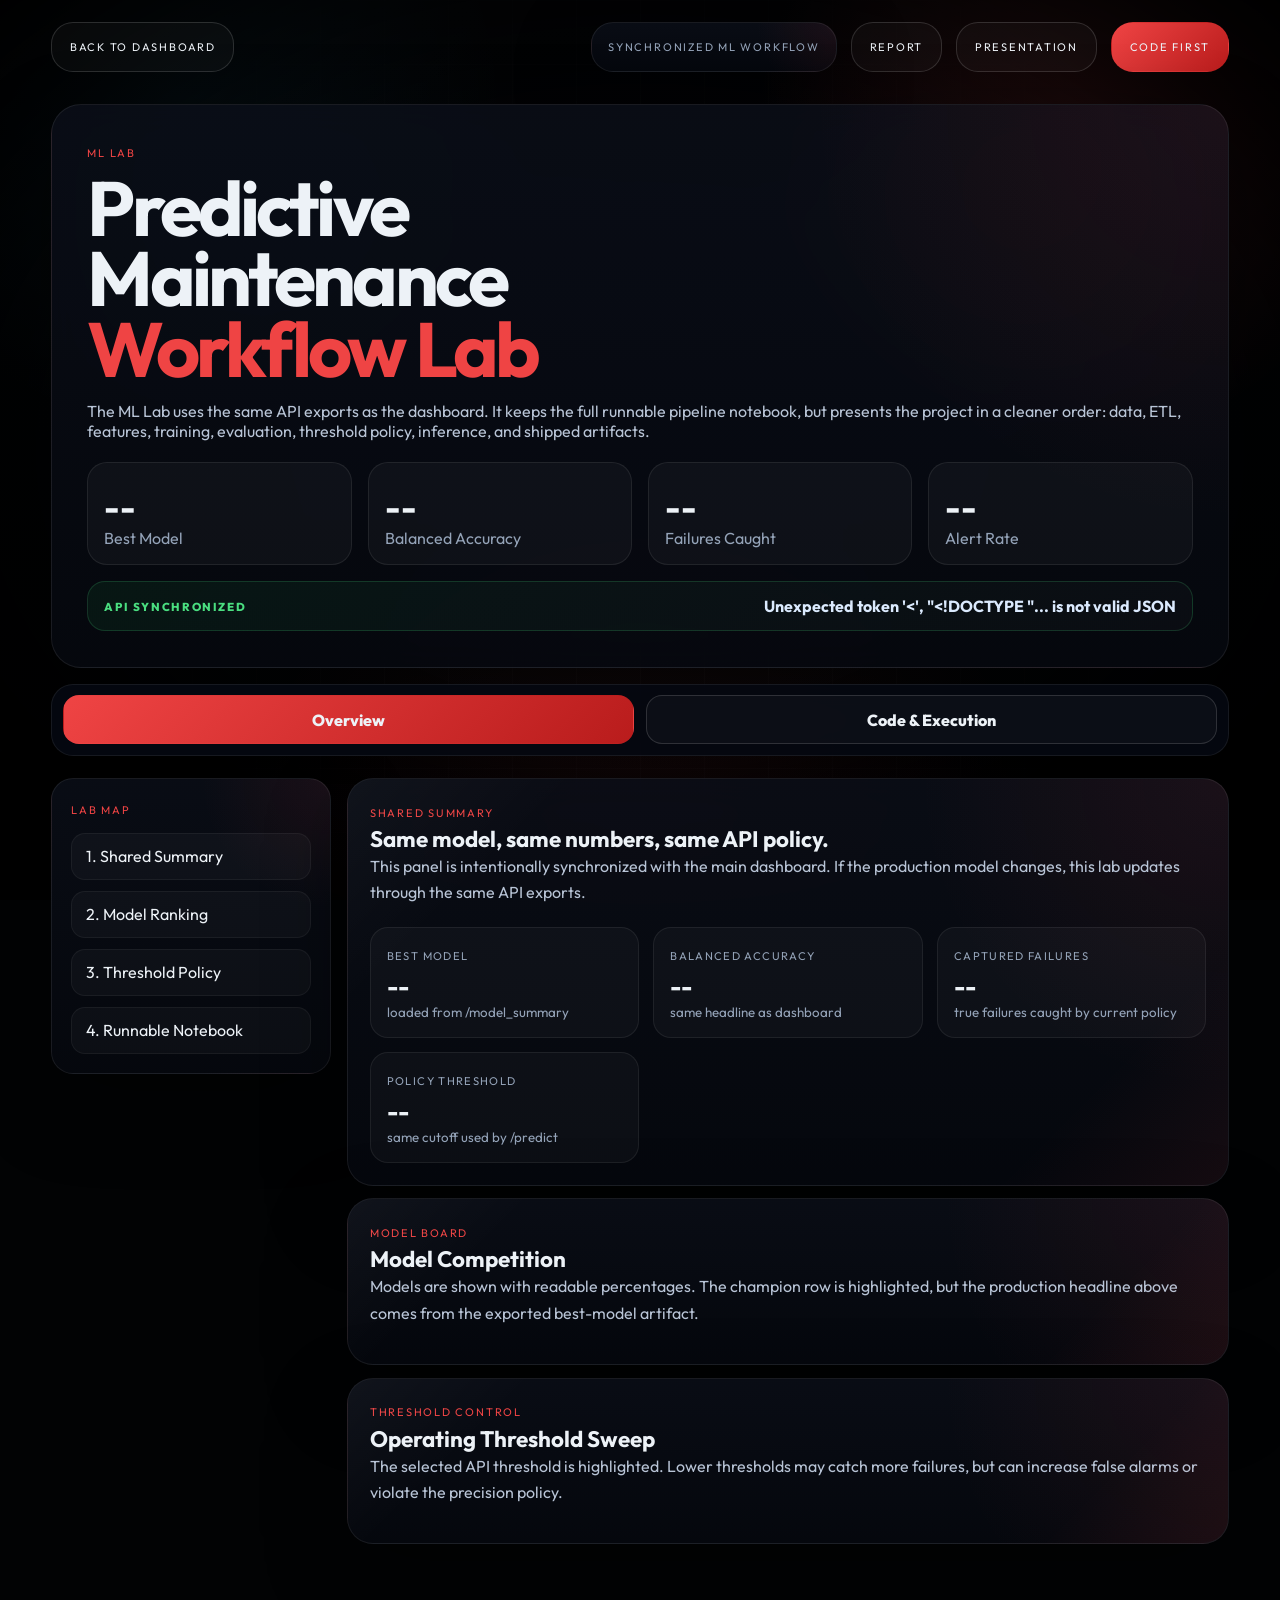
==== commit dd47caa3: "Prepare predictive maintenance app for Railway" ====
--- a/frontend/notebook.html
+++ b/frontend/notebook.html
@@ -3,9 +3,9 @@
 <head>
     <meta charset="UTF-8">
     <meta name="viewport" content="width=device-width, initial-scale=1.0">
-    <title>ML LAB | Predictive Maintenance Workflow</title>
+    <title>ML Lab | Predictive Maintenance Workflow</title>
     <link rel="icon" type="image/svg+xml" href="assets/icons/favicon.svg">
-    <link rel="stylesheet" href="css/style.css?v=4.0">
+    <link rel="stylesheet" href="css/style.css?v=5.1">
 </head>
 <body class="notebook-body">
     <div id="bg-layer"></div>
@@ -15,10 +15,11 @@
 
     <div class="top-nav">
         <div class="nav-cluster">
-            <a href="/" class="nav-btn route-link">BACK TO CONTROL ROOM</a>
+            <a href="/" class="nav-btn route-link">BACK TO DASHBOARD</a>
         </div>
         <div class="nav-cluster">
-            <div class="nav-meta glass">Interactive Workflow Notebook</div>
+            <div class="nav-meta glass">Synchronized ML Workflow</div>
+            <a href="/report" class="nav-btn route-link">REPORT</a>
             <a href="/presentation" class="nav-btn route-link">PRESENTATION</a>
             <a href="#chapter-stage1" class="nav-btn primary">CODE FIRST</a>
         </div>
@@ -26,62 +27,69 @@
 
     <main class="book-shell">
         <section class="book-hero glass">
-            <span class="tag">ML LAB</span>
-            <h1>Predictive Maintenance <span>Workflow Book</span></h1>
-            <p>This lab mirrors the RealEstate workflow format: dashboard diagnostics, runnable cells, source-aware execution, and a chaptered build log for the production maintenance system.</p>
+            <span class="tag">ML Lab</span>
+            <h1>Predictive Maintenance <span>Workflow Lab</span></h1>
+            <p>The ML Lab uses the same API exports as the dashboard. It keeps the full runnable pipeline notebook, but presents the project in a cleaner order: data, ETL, features, training, evaluation, threshold policy, inference, and shipped artifacts.</p>
             <div class="hero-stats">
-                <div><strong id="hero-best-model">--</strong><span>Winning Model</span></div>
-                <div><strong id="hero-auc">--</strong><span>Operational Score</span></div>
-                <div><strong id="hero-f1">--</strong><span>Test F1</span></div>
+                <div><strong id="hero-best-model">--</strong><span>Best Model</span></div>
+                <div><strong id="hero-balanced">--</strong><span>Balanced Accuracy</span></div>
+                <div><strong id="hero-captured">--</strong><span>Failures Caught</span></div>
                 <div><strong id="hero-alert-rate">--</strong><span>Alert Rate</span></div>
             </div>
+            <div class="lab-sync-strip">
+                <span>API synchronized</span>
+                <strong id="lab-sync-note">Loading canonical model summary...</strong>
+            </div>
         </section>
 
         <div class="book-tabs">
-            <button class="book-tab" data-target="dashboard-tab-view">Dashboard</button>
-            <button class="book-tab active" data-target="code-tab-view">Code & Execution</button>
-        </div>
-
-        <div id="dashboard-tab-view" class="tab-view">
+            <button class="book-tab active" data-target="dashboard-tab-view">Overview</button>
+            <button class="book-tab" data-target="code-tab-view">Code & Execution</button>
+        </div>
+
+        <div id="dashboard-tab-view" class="tab-view active">
             <div class="book-grid">
                 <aside class="book-sidebar glass">
-                    <span class="tag">Dashboard Layers</span>
+                    <span class="tag">Lab Map</span>
                     <nav class="chapter-nav">
-                        <a href="#dashboard-overview">Mission Control</a>
-                        <a href="#dashboard-models">Model Ranking</a>
-                        <a href="#dashboard-thresholds">Threshold Tuning</a>
+                        <a href="#dashboard-overview">1. Shared Summary</a>
+                        <a href="#dashboard-models">2. Model Ranking</a>
+                        <a href="#dashboard-thresholds">3. Threshold Policy</a>
+                        <a href="#code-tab-view">4. Runnable Notebook</a>
                     </nav>
                 </aside>
 
                 <div class="dashboard-shell">
                     <section id="dashboard-overview" class="chapter-card glass cinematic-card">
-                        <span class="tag">Mission Control</span>
-                        <h2>Operational Risk <span>Command Deck</span></h2>
-                        <p>This summary reflects the true project outputs: balanced thresholding, calibrated alert policy, and the current production-ready classifier.</p>
+                        <span class="tag">Shared Summary</span>
+                        <h2>Same model, same numbers, same API policy.</h2>
+                        <p>This panel is intentionally synchronized with the main dashboard. If the production model changes, this lab updates through the same API exports.</p>
                         <div class="dashboard-kpi-grid">
-                            <div class="dashboard-kpi-tile"><span>Winning Model</span><strong id="dash-best-model">--</strong><small>best validation operating profile</small></div>
-                            <div class="dashboard-kpi-tile"><span>Operational Score</span><strong id="dash-roc-auc">--</strong><small>balanced accuracy at selected threshold</small></div>
+                            <div class="dashboard-kpi-tile"><span>Best Model</span><strong id="dash-best-model">--</strong><small>loaded from /model_summary</small></div>
+                            <div class="dashboard-kpi-tile"><span>Balanced Accuracy</span><strong id="dash-balanced">--</strong><small>same headline as dashboard</small></div>
                             <div class="dashboard-kpi-tile"><span>Captured Failures</span><strong id="dash-captured">--</strong><small>true failures caught by current policy</small></div>
-                            <div class="dashboard-kpi-tile"><span>Alert Rate</span><strong id="dash-alert-rate">--</strong><small>share of holdout rows escalating</small></div>
+                            <div class="dashboard-kpi-tile"><span>Policy Threshold</span><strong id="dash-threshold">--</strong><small>same cutoff used by /predict</small></div>
                         </div>
                     </section>
 
                     <section id="dashboard-models" class="chapter-card glass cinematic-card">
                         <span class="tag">Model Board</span>
                         <h2>Model Competition</h2>
+                        <p>Models are shown with readable percentages. The champion row is highlighted, but the production headline above comes from the exported best-model artifact.</p>
                         <div id="lab-leaderboard" class="leaderboard"></div>
                     </section>
 
                     <section id="dashboard-thresholds" class="chapter-card glass cinematic-card">
                         <span class="tag">Threshold Control</span>
                         <h2>Operating Threshold Sweep</h2>
+                        <p>The selected API threshold is highlighted. Lower thresholds may catch more failures, but can increase false alarms or violate the precision policy.</p>
                         <div id="threshold-grid" class="leaderboard"></div>
                     </section>
                 </div>
             </div>
         </div>
 
-        <div id="code-tab-view" class="tab-view active">
+        <div id="code-tab-view" class="tab-view">
             <div class="toolbar">
                 <button class="nav-btn primary" onclick="runAllCells()">RUN LAB</button>
                 <button class="nav-btn" onclick="resetKernel()">RESET KERNEL</button>
@@ -99,19 +107,20 @@
                         <a href="#chapter-stage2">4. Canonical Merge</a>
                         <a href="#chapter-stage3">5. Split Strategy</a>
                         <a href="#chapter-stage4">6. Feature Engineering</a>
-                        <a href="#chapter-stage5">7. Model Training</a>
-                        <a href="#chapter-stage6">8. Evaluation</a>
-                        <a href="#chapter-stage7">9. Threshold Policy</a>
-                        <a href="#chapter-stage8">10. Inference Simulation</a>
-                        <a href="#chapter-stage9">11. Artifact Inspection</a>
-                        <a href="#chapter-sources">12. Source Browser</a>
+                        <a href="#chapter-dl">7. Deep Learning Architecture</a>
+                        <a href="#chapter-stage5">8. Model Training & Comparison</a>
+                        <a href="#chapter-stage6">9. Evaluation</a>
+                        <a href="#chapter-stage7">10. Threshold Policy</a>
+                        <a href="#chapter-stage8">11. Active API Inference</a>
+                        <a href="#chapter-stage9">12. Artifact Inspection</a>
+                        <a href="#chapter-sources">13. Source Browser</a>
                     </nav>
                 </aside>
 
                 <div class="chapter-stack">
                     <section id="chapter-overview" class="chapter-card glass cinematic-card">
                         <h2>1. Project Overview</h2>
-                        <p>This notebook documents the rebuilt maintenance workflow. It mirrors the RealEstate lab format by combining narrative, runnable code cells, and source-backed diagnostics in one place.</p>
+                        <p>This notebook documents the complete maintenance workflow by combining narrative, runnable code cells, and source-backed diagnostics in one place.</p>
                         <div class="cell-explainer"><h3>Notebook Goal</h3><p>Show how the maintenance pipeline turns duplicated raw machine files into one calibrated production classifier and frontend-ready exports.</p></div>
                         <div class="cell"><div class="cell-label">In [1]:</div><div class="cell-header"><span class="cell-title">Cell 1</span><button class="btn-run" onclick="runCell(this)">RUN</button></div><textarea class="code-editor">from pathlib import Path
 import json
@@ -126,7 +135,7 @@
                     <section id="chapter-environment" class="chapter-card glass cinematic-card">
                         <h2>2. Environment Setup</h2>
                         <p>Configure all primary paths used by the maintenance workflow and confirm the generated artifacts are available.</p>
-                        <div class="cell"><div class="cell-label">In [2]:</div><div class="cell-header"><span class="cell-title">Cell 2</span><button class="btn-run" onclick="runCell(this)">RUN</button></div><textarea class="code-editor">RAW_DIR = PROJECT_ROOT / ".." / "Maintenance_Pr-dictive_4.1-main" / "data"
+                        <div class="cell"><div class="cell-label">In [2]:</div><div class="cell-header"><span class="cell-title">Cell 2</span><button class="btn-run" onclick="runCell(this)">RUN</button></div><textarea class="code-editor">RAW_DIR = PROJECT_ROOT / "data"
 PROCESSED_DIR = PROJECT_ROOT / "data" / "processed"
 ARTIFACTS_DIR = PROJECT_ROOT / "artifacts"
 FRONTEND_DIR = PROJECT_ROOT / "frontend"
@@ -203,22 +212,49 @@
 print(feature_snapshot)</textarea><div class="output"></div></div>
                     </section>
 
+                    <section id="chapter-dl" class="chapter-card glass cinematic-card">
+                        <h2>7. Deep Learning Architecture</h2>
+                        <p>Beyond traditional ML, we implement a Sequential Neural Network using TensorFlow. This architecture captures non-linear interactions between sensor readings.</p>
+                        <div class="cell-explainer"><h3>DL Strategy</h3><p>We use a 3-layer dense network with Dropout to prevent overfitting on the relatively small failure population.</p></div>
+                        <div class="cell"><div class="cell-label">In [11]:</div><div class="cell-header"><span class="cell-title">Cell 11</span><button class="btn-run" onclick="runCell(this)">RUN</button></div><textarea class="code-editor">try:
+    import tensorflow as tf
+    from tensorflow.keras.models import Sequential
+    from tensorflow.keras.layers import Dense, Dropout, Input
+    print("TensorFlow version:", tf.__version__)
+    
+    # Model Architecture Prototype
+    model = Sequential([
+        Input(shape=(16,)), # 13 numeric + encoded categorical
+        Dense(64, activation='relu'),
+        Dropout(0.2),
+        Dense(32, activation='relu'),
+        Dropout(0.1),
+        Dense(1, activation='sigmoid')
+    ])
+    model.compile(optimizer='adam', loss='binary_crossentropy')
+    model.summary()
+except ImportError:
+    print("TensorFlow not installed in this environment")</textarea><div class="output"></div></div>
+                    </section>
+
                     <section id="chapter-stage5" class="chapter-card glass cinematic-card">
-                        <h2>7. Model Training</h2>
-                        <p>The system ranks models by validation balanced accuracy and ROC AUC, then exports the best calibrated artifact for the API and control-room frontend.</p>
-                        <div class="cell"><div class="cell-label">In [11]:</div><div class="cell-header"><span class="cell-title">Cell 11</span><button class="btn-run" onclick="runCell(this)">RUN</button></div><textarea class="code-editor">leaderboard = pd.read_csv(PROCESSED_DIR / "05_model_training" / "05_leaderboard.csv")
-print(leaderboard)
+                        <h2>8. Model Training & Comparison</h2>
+                        <p>The system ranks models using validation balanced accuracy and ROC AUC, then exports the selected model threshold for the API. We compare traditional ensembles against neural alternatives.</p>
+                        <div class="cell"><div class="cell-label">In [12]:</div><div class="cell-header"><span class="cell-title">Cell 12</span><button class="btn-run" onclick="runCell(this)">RUN</button></div><textarea class="code-editor">leaderboard = pd.read_csv(PROCESSED_DIR / "05_model_training" / "05_leaderboard.csv")
+print("Leaderboard (Ranked by Balanced Accuracy):")
+print(leaderboard[['model_name', 'validation_balanced_accuracy', 'test_balanced_accuracy', 'threshold']])
 print()
-print("Best model:", leaderboard.iloc[0]['model_name'])</textarea><div class="output"></div></div>
-                        <div class="cell"><div class="cell-label">In [12]:</div><div class="cell-header"><span class="cell-title">Cell 12</span><button class="btn-run" onclick="runCell(this)">RUN</button></div><textarea class="code-editor">top_row = leaderboard.iloc[0]
-print('threshold:', top_row['threshold'])
-print('validation balanced accuracy:', round(top_row['validation_balanced_accuracy'], 4))
-print('test balanced accuracy:', round(top_row['test_balanced_accuracy'], 4))
-print('test average precision:', round(top_row['test_average_precision'], 4))</textarea><div class="output"></div></div>
+print("Best performing model:", leaderboard.iloc[0]['model_name'])</textarea><div class="output"></div></div>
+                        <div class="cell"><div class="cell-label">In [13]:</div><div class="cell-header"><span class="cell-title">Cell 13</span><button class="btn-run" onclick="runCell(this)">RUN</button></div><textarea class="code-editor"># DL vs ML Comparison
+dl_models = leaderboard[leaderboard['model_name'].str.contains('DeepLearning|NeuralNetwork')]
+ml_models = leaderboard[~leaderboard['model_name'].str.contains('DeepLearning|NeuralNetwork')]
+
+print(f"Top ML Score: {ml_models['test_balanced_accuracy'].max():.4f}")
+print(f"Top DL Score: {dl_models['test_balanced_accuracy'].max():.4f}")</textarea><div class="output"></div></div>
                     </section>
 
                     <section id="chapter-stage6" class="chapter-card glass cinematic-card">
-                        <h2>8. Evaluation</h2>
+                        <h2>9. Evaluation</h2>
                         <p>This chapter surfaces the calibrated operating metrics. The important score is balanced operational quality, not naive raw accuracy on an imbalanced target.</p>
                         <div class="cell"><div class="cell-label">In [13]:</div><div class="cell-header"><span class="cell-title">Cell 13</span><button class="btn-run" onclick="runCell(this)">RUN</button></div><textarea class="code-editor">report = json.loads((PROCESSED_DIR / "06_model_evaluation" / "06_model_evaluation_report.json").read_text(encoding="utf-8"))
 print(report['classification_metrics'])
@@ -234,66 +270,42 @@
                     </section>
 
                     <section id="chapter-stage7" class="chapter-card glass cinematic-card">
-                        <h2>9. Threshold Policy</h2>
+                        <h2>10. Threshold Policy</h2>
                         <p>Threshold tuning turns the classifier into a deployable policy. This chapter compares the operating curve and highlights the calibration tradeoff directly.</p>
                         <div class="cell"><div class="cell-label">In [15]:</div><div class="cell-header"><span class="cell-title">Cell 15</span><button class="btn-run" onclick="runCell(this)">RUN</button></div><textarea class="code-editor">threshold_df = pd.DataFrame(report['threshold_curve'])
 print(threshold_df.head(10))</textarea><div class="output"></div></div>
-                        <div class="cell"><div class="cell-label">In [16]:</div><div class="cell-header"><span class="cell-title">Cell 16</span><button class="btn-run" onclick="runCell(this)">RUN</button></div><textarea class="code-editor">best_balanced = threshold_df.loc[threshold_df['balanced_accuracy'].idxmax()]
-best_f1 = threshold_df.loc[threshold_df['f1'].idxmax()]
-print('best balanced threshold:', best_balanced.to_dict())
-print('best f1 threshold:', best_f1.to_dict())</textarea><div class="output"></div></div>
+                        <div class="cell"><div class="cell-label">In [16]:</div><div class="cell-header"><span class="cell-title">Cell 16</span><button class="btn-run" onclick="runCell(this)">RUN</button></div><textarea class="code-editor">selected_threshold = report['operations_metrics']['recommended_threshold']
+best_balanced = threshold_df.loc[threshold_df['balanced_accuracy'].idxmax()]
+selected_row = threshold_df.loc[threshold_df['threshold'].eq(selected_threshold)].iloc[0]
+print('API selected threshold:', selected_threshold)
+print('selected policy row:', selected_row.to_dict())
+print('best raw balanced threshold:', best_balanced.to_dict())</textarea><div class="output"></div></div>
                     </section>
 
                     <section id="chapter-stage8" class="chapter-card glass cinematic-card">
-                        <h2>10. Inference Simulation</h2>
-                        <p>Production readiness depends on sensible behavior in realistic scenarios. This chapter tests stable and high-risk machine states through the exported model artifact.</p>
-                        <div class="cell"><div class="cell-label">In [17]:</div><div class="cell-header"><span class="cell-title">Cell 17</span><button class="btn-run" onclick="runCell(this)">RUN</button></div><textarea class="code-editor">import joblib
-
-artifact = joblib.load(ARTIFACTS_DIR / '05_best_model.joblib')
-print('artifact model:', artifact['model_name'])
-print('threshold:', artifact['threshold'])</textarea><div class="output"></div></div>
-                        <div class="cell"><div class="cell-label">In [18]:</div><div class="cell-header"><span class="cell-title">Cell 18</span><button class="btn-run" onclick="runCell(this)">RUN</button></div><textarea class="code-editor">stable_case = pd.DataFrame([{
-    'air_temp_k': 298.1,
-    'process_temp_k': 308.6,
-    'rotational_speed_rpm': 1551,
-    'torque_nm': 42.8,
-    'tool_wear_min': 0,
-    'temp_delta_k': 10.5,
-    'power_proxy': 1551 * 42.8,
-    'wear_power_ratio': 0 / ((1551 * 42.8) + 1.0),
-    'torque_speed_ratio': 42.8 / (1551 + 1.0),
-    'thermal_load': 10.5 * 42.8,
-    'wear_temp_stress': 0,
-    'high_torque_flag': 0,
-    'low_speed_flag': 0,
-    'product_type': 'M',
-    'source_dataset': 'merged',
-    'wear_risk_band': 'fresh',
-}])
-print('stable probability:', artifact['pipeline'].predict_proba(stable_case)[0, 1])</textarea><div class="output"></div></div>
-                        <div class="cell"><div class="cell-label">In [19]:</div><div class="cell-header"><span class="cell-title">Cell 19</span><button class="btn-run" onclick="runCell(this)">RUN</button></div><textarea class="code-editor">critical_case = pd.DataFrame([{
-    'air_temp_k': 300.0,
-    'process_temp_k': 310.8,
-    'rotational_speed_rpm': 1320,
-    'torque_nm': 62.0,
-    'tool_wear_min': 210,
-    'temp_delta_k': 10.8,
-    'power_proxy': 1320 * 62.0,
-    'wear_power_ratio': 210 / ((1320 * 62.0) + 1.0),
-    'torque_speed_ratio': 62.0 / (1320 + 1.0),
-    'thermal_load': 10.8 * 62.0,
-    'wear_temp_stress': 210 * 10.8,
-    'high_torque_flag': 1,
-    'low_speed_flag': 1,
-    'product_type': 'H',
-    'source_dataset': 'merged',
-    'wear_risk_band': 'critical',
-}])
-print('critical probability:', artifact['pipeline'].predict_proba(critical_case)[0, 1])</textarea><div class="output"></div></div>
+                        <h2>11. Active API Inference</h2>
+                        <p>This cell calls the same active prediction logic used by the deployed API. It avoids hard-coded localhost ports, so it works locally and after Railway deployment.</p>
+                        <div class="cell"><div class="cell-label">In [18]:</div><div class="cell-header"><span class="cell-title">Cell 18</span><button class="btn-run" onclick="runCell(this)">RUN</button></div><textarea class="code-editor">from api.app import PredictionRequest, predict
+
+payload = {
+    "air_temp_k": 300.0,
+    "process_temp_k": 310.8,
+    "rotational_speed": 1320,
+    "torque": 62.0,
+    "tool_wear": 210,
+    "product_type": "H"
+}
+
+res = predict(PredictionRequest(**payload), model_name=None)
+print("ACTIVE API MODEL:", res["model"])
+print(f"Probability: {res['failure_probability']:.4f}")
+print("Risk:", res["risk_band"])
+print("Action:", res["recommended_action"])
+print("Threshold:", res["threshold"])</textarea><div class="output"></div></div>
                     </section>
 
                     <section id="chapter-stage9" class="chapter-card glass cinematic-card">
-                        <h2>11. Artifact Inspection</h2>
+                        <h2>12. Artifact Inspection</h2>
                         <p>The production layer consumes exported summaries and dashboard payloads. This chapter inspects those files directly so the notebook stays tied to the shipped product.</p>
                         <div class="cell"><div class="cell-label">In [20]:</div><div class="cell-header"><span class="cell-title">Cell 20</span><button class="btn-run" onclick="runCell(this)">RUN</button></div><textarea class="code-editor">summary = json.loads((FRONTEND_DIR / 'model_summary.json').read_text(encoding='utf-8'))
 print(summary)</textarea><div class="output"></div></div>
@@ -304,8 +316,8 @@
                     </section>
 
                     <section id="chapter-sources" class="chapter-card glass cinematic-card">
-                        <h2>12. Source Browser</h2>
-                        <p>Like the RealEstate notebook, this section keeps project files visible inside the lab. The panels below are populated from live source files in the repository.</p>
+                        <h2>13. Source Browser</h2>
+                        <p>This section keeps project files visible inside the lab. The panels below are populated from live source files in the repository.</p>
                         <div id="source-snippets" class="source-snippets"></div>
                     </section>
                 </div>
@@ -313,6 +325,6 @@
         </div>
     </main>
 
-    <script src="js/notebook.js?v=4.0"></script>
+    <script src="js/notebook.js?v=5.1"></script>
 </body>
 </html>
--- a/frontend/css/style.css
+++ b/frontend/css/style.css
@@ -26,6 +26,20 @@
     min-height: 100vh;
 }
 
+::-webkit-scrollbar {
+    width: 8px;
+}
+::-webkit-scrollbar-track {
+    background: var(--bg);
+}
+::-webkit-scrollbar-thumb {
+    background: var(--line-strong);
+    border-radius: 4px;
+}
+::-webkit-scrollbar-thumb:hover {
+    background: var(--accent);
+}
+
 #bg-layer {
     position: fixed;
     inset: 0;
@@ -133,6 +147,13 @@
     backdrop-filter: blur(16px);
     -webkit-backdrop-filter: blur(16px);
     box-shadow: var(--shadow);
+    transition: transform .3s cubic-bezier(0.34, 1.56, 0.64, 1), border-color .3s ease, box-shadow .3s ease;
+}
+
+.glass:hover {
+    transform: translateY(-4px);
+    border-color: rgba(239, 68, 68, 0.3);
+    box-shadow: 0 40px 100px rgba(239, 68, 68, 0.12);
 }
 
 .top-nav,
@@ -440,8 +461,14 @@
 input:focus,
 select:focus {
     outline: none;
-    border-color: rgba(248,113,113,0.5);
+    border-color: var(--accent);
     box-shadow: 0 0 0 4px rgba(239,68,68,0.12);
+    background: rgba(255,255,255,0.08);
+}
+
+select option {
+    background: #0f172a;
+    color: var(--text);
 }
 
 .cta {
@@ -929,3 +956,451 @@
         grid-column: auto;
     }
 }
+
+/* Simplified main dashboard */
+.home-page {
+    background: #050913;
+}
+
+.home-page #bg-layer {
+    background:
+        radial-gradient(circle at 12% 10%, rgba(56, 189, 248, 0.1), transparent 26%),
+        radial-gradient(circle at 88% 8%, rgba(239, 68, 68, 0.12), transparent 28%),
+        linear-gradient(180deg, #07111f 0%, #050913 52%, #03050a 100%);
+}
+
+.home-page .glass:hover {
+    transform: none;
+}
+
+.clean-dashboard {
+    max-width: 1440px;
+    margin: 0 auto;
+}
+
+.simplified-hero {
+    grid-template-columns: minmax(0, 1.18fr) minmax(340px, .82fr);
+    align-items: center;
+    padding: clamp(1.3rem, 3vw, 2.2rem);
+}
+
+.simplified-hero .hero-copy h1 {
+    max-width: 13ch;
+    font-size: clamp(2.65rem, 6vw, 5.8rem);
+    line-height: .9;
+}
+
+.simplified-hero .hero-copy p {
+    max-width: 46rem;
+    color: #b8c4d6;
+    font-size: 1.04rem;
+}
+
+.quick-stats {
+    grid-template-columns: repeat(2, minmax(0, 1fr));
+    margin-top: 0;
+}
+
+.decision-layout,
+.explain-grid,
+.evidence-grid {
+    display: grid;
+    gap: 1rem;
+}
+
+.decision-layout {
+    grid-template-columns: minmax(0, 1.04fr) minmax(360px, .96fr);
+    align-items: start;
+    margin-bottom: 1rem;
+}
+
+.machine-check-card,
+.result-card,
+.explanation-card,
+.evidence-grid .data-panel {
+    border-radius: 26px;
+}
+
+.preset-row {
+    display: flex;
+    flex-wrap: wrap;
+    gap: .65rem;
+    margin: -.15rem 0 1rem;
+}
+
+.preset-row button {
+    width: auto;
+    border-radius: 999px;
+    border-color: rgba(255, 255, 255, 0.12);
+    background: rgba(255, 255, 255, 0.045);
+    color: #dbeafe;
+    cursor: pointer;
+    padding: .72rem .95rem;
+}
+
+.preset-row button:hover {
+    border-color: rgba(56, 189, 248, 0.38);
+    background: rgba(56, 189, 248, 0.08);
+}
+
+.clean-form {
+    grid-template-columns: repeat(2, minmax(0, 1fr));
+}
+
+.clean-form label {
+    color: #b8c4d6;
+}
+
+.clean-form .model-field,
+.clean-form .cta {
+    grid-column: 1 / -1;
+}
+
+.clean-form .cta:disabled {
+    cursor: wait;
+    opacity: .75;
+}
+
+.result-card {
+    position: sticky;
+    top: 6rem;
+    padding: clamp(1.2rem, 2.5vw, 1.75rem);
+    min-height: 490px;
+    border-color: rgba(34, 197, 94, 0.22);
+}
+
+.result-card.risk-warning {
+    border-color: rgba(245, 158, 11, 0.34);
+    box-shadow: 0 30px 80px rgba(245, 158, 11, 0.08);
+}
+
+.result-card.risk-critical {
+    border-color: rgba(239, 68, 68, 0.42);
+    box-shadow: 0 30px 80px rgba(239, 68, 68, 0.12);
+}
+
+.result-card.is-loading {
+    border-color: rgba(56, 189, 248, 0.26);
+}
+
+.probability-readout {
+    display: grid;
+    gap: .35rem;
+    padding: 1rem 0 .8rem;
+}
+
+.probability-readout strong {
+    font-size: clamp(4rem, 12vw, 8rem);
+    line-height: .9;
+    letter-spacing: -.08em;
+}
+
+.probability-readout span {
+    color: var(--muted);
+    font-size: .86rem;
+    letter-spacing: .14em;
+    text-transform: uppercase;
+}
+
+.risk-stable .probability-readout strong,
+.risk-stable #result-status {
+    color: #4ade80;
+}
+
+.risk-warning .probability-readout strong,
+.risk-warning #result-status {
+    color: #fbbf24;
+}
+
+.risk-critical .probability-readout strong,
+.risk-critical #result-status {
+    color: #f87171;
+}
+
+.result-signal {
+    margin: .3rem 0 1.1rem;
+}
+
+.home-page .signal-track {
+    overflow: visible;
+}
+
+#probability-fill {
+    position: absolute;
+    inset: 0 auto 0 0;
+    width: 0;
+    border-radius: inherit;
+    background: rgba(255, 255, 255, 0.3);
+    transition: width .35s ease;
+}
+
+.action-box {
+    padding: 1rem;
+    border-radius: 20px;
+    background: rgba(255, 255, 255, 0.04);
+    border: 1px solid rgba(255, 255, 255, 0.07);
+}
+
+.action-box strong {
+    display: block;
+    margin-top: .35rem;
+    font-size: 1.25rem;
+    text-transform: capitalize;
+}
+
+.action-box p,
+.plain-summary,
+.decision-steps p {
+    color: #b8c4d6;
+    line-height: 1.6;
+}
+
+.action-box p {
+    margin-top: .45rem;
+}
+
+.result-meta-grid,
+.mini-kpis {
+    display: grid;
+    grid-template-columns: repeat(2, minmax(0, 1fr));
+    gap: .8rem;
+    margin-top: .9rem;
+}
+
+.result-meta-grid div,
+.mini-kpis div,
+.decision-steps div {
+    padding: .95rem 1rem;
+    border-radius: 18px;
+    background: rgba(255, 255, 255, 0.035);
+    border: 1px solid rgba(255, 255, 255, 0.065);
+}
+
+.result-meta-grid strong,
+.mini-kpis strong {
+    display: block;
+    margin-top: .3rem;
+}
+
+.explain-grid {
+    grid-template-columns: 1.2fr .8fr;
+    margin-bottom: 1rem;
+}
+
+.decision-steps {
+    display: grid;
+    grid-template-columns: repeat(3, minmax(0, 1fr));
+    gap: .8rem;
+}
+
+.decision-steps span {
+    color: #f87171;
+    font-weight: 800;
+    font-size: .78rem;
+    letter-spacing: .16em;
+}
+
+.decision-steps strong {
+    display: block;
+    margin: .4rem 0 .25rem;
+}
+
+.plain-summary {
+    padding: 1rem;
+    border-radius: 18px;
+    background: rgba(255, 255, 255, 0.03);
+    border: 1px solid rgba(255, 255, 255, 0.06);
+}
+
+.evidence-grid {
+    grid-template-columns: minmax(280px, .75fr) minmax(0, 1.25fr);
+}
+
+.evidence-wide {
+    min-width: 0;
+}
+
+.best-row {
+    border-color: rgba(74, 222, 128, 0.2);
+    background: linear-gradient(135deg, rgba(34, 197, 94, 0.09), rgba(255, 255, 255, 0.03));
+}
+
+.threshold-list {
+    display: grid;
+    gap: .65rem;
+    margin-top: 1rem;
+}
+
+.threshold-row {
+    display: grid;
+    grid-template-columns: 80px repeat(3, minmax(0, 1fr));
+    gap: .7rem;
+    align-items: center;
+    padding: .85rem .95rem;
+    border-radius: 16px;
+    border: 1px solid rgba(255, 255, 255, 0.06);
+    background: rgba(255, 255, 255, 0.03);
+}
+
+.threshold-row strong {
+    color: #fca5a5;
+}
+
+.threshold-row span {
+    color: #b8c4d6;
+}
+
+@media (max-width: 1180px) {
+    .simplified-hero,
+    .decision-layout,
+    .explain-grid,
+    .evidence-grid {
+        grid-template-columns: 1fr;
+    }
+
+    .result-card {
+        position: static;
+        min-height: 0;
+    }
+}
+
+@media (max-width: 720px) {
+    .quick-stats,
+    .clean-form,
+    .decision-steps,
+    .result-meta-grid,
+    .mini-kpis,
+    .threshold-row {
+        grid-template-columns: 1fr;
+    }
+
+    .probability-readout strong {
+        font-size: 4rem;
+    }
+
+    .preset-row button {
+        width: 100%;
+    }
+}
+
+/* Clean ML Lab */
+.notebook-body .book-shell {
+    max-width: 1480px;
+    margin: 0 auto;
+}
+
+.notebook-body .book-hero {
+    border-radius: 30px;
+    padding: clamp(1.4rem, 3vw, 2.2rem);
+}
+
+.notebook-body .book-hero h1 {
+    max-width: 14ch;
+}
+
+.notebook-body .book-hero p {
+    max-width: 74rem;
+    color: #b8c4d6;
+}
+
+.notebook-body .hero-stats {
+    gap: 1rem;
+}
+
+.notebook-body .hero-stats > div {
+    padding: 1rem;
+    border-radius: 20px;
+    border: 1px solid rgba(255, 255, 255, 0.08);
+    background: rgba(255, 255, 255, 0.035);
+}
+
+.notebook-body .hero-stats strong {
+    font-size: clamp(1.4rem, 3vw, 2.1rem);
+}
+
+.lab-sync-strip {
+    display: flex;
+    align-items: center;
+    justify-content: space-between;
+    gap: 1rem;
+    margin-top: 1rem;
+    padding: .9rem 1rem;
+    border-radius: 18px;
+    border: 1px solid rgba(74, 222, 128, 0.18);
+    background: linear-gradient(135deg, rgba(34, 197, 94, 0.08), rgba(255, 255, 255, 0.025));
+}
+
+.lab-sync-strip span {
+    color: #4ade80;
+    font-size: .72rem;
+    font-weight: 800;
+    letter-spacing: .14em;
+    text-transform: uppercase;
+}
+
+.lab-sync-strip strong {
+    color: #dbeafe;
+    text-align: right;
+}
+
+.notebook-body .book-tabs {
+    position: sticky;
+    top: 5.4rem;
+    z-index: 6;
+    padding: .65rem;
+    border: 1px solid rgba(255, 255, 255, 0.07);
+    border-radius: 22px;
+    background: rgba(5, 9, 19, 0.82);
+    backdrop-filter: blur(18px);
+    -webkit-backdrop-filter: blur(18px);
+}
+
+.notebook-body .book-tab {
+    flex: 1;
+    font-weight: 800;
+}
+
+.notebook-body .chapter-card {
+    border-radius: 26px;
+}
+
+.notebook-body .chapter-card h2 span {
+    color: var(--accent);
+}
+
+.notebook-body .chapter-card p {
+    color: #b8c4d6;
+    line-height: 1.65;
+}
+
+.selected-policy-row {
+    border-color: rgba(74, 222, 128, 0.24);
+    background: linear-gradient(135deg, rgba(34, 197, 94, 0.1), rgba(255, 255, 255, 0.03));
+}
+
+.notebook-body .cell {
+    border-radius: 20px;
+}
+
+.notebook-body .code-editor {
+    min-height: 150px;
+}
+
+.notebook-body .source-card {
+    overflow: hidden;
+}
+
+@media (max-width: 860px) {
+    .lab-sync-strip {
+        align-items: flex-start;
+        flex-direction: column;
+    }
+
+    .lab-sync-strip strong {
+        text-align: left;
+    }
+
+    .notebook-body .book-tabs {
+        position: static;
+    }
+}
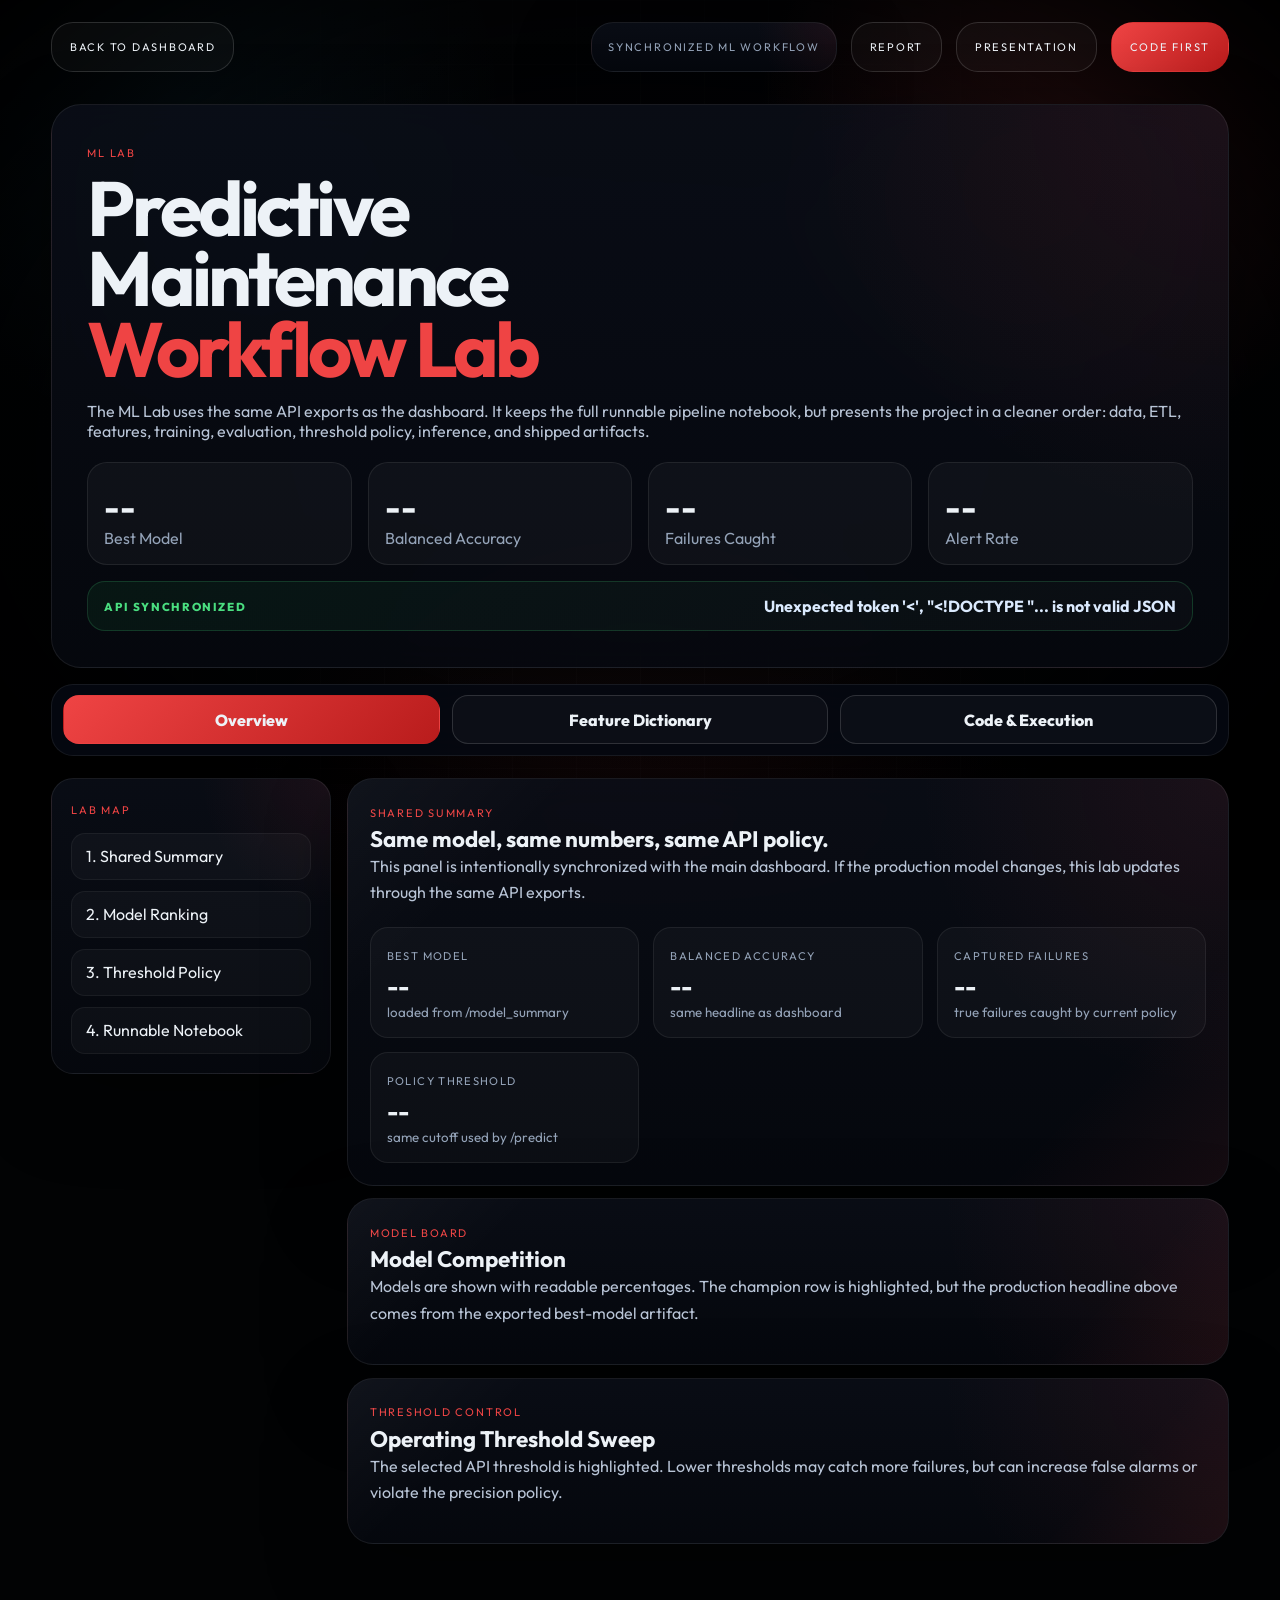
==== commit bff1838b: "Add full pipeline report and Feature Dictionary tab to ML Lab" ====
--- a/frontend/notebook.html
+++ b/frontend/notebook.html
@@ -44,6 +44,7 @@
 
         <div class="book-tabs">
             <button class="book-tab active" data-target="dashboard-tab-view">Overview</button>
+            <button class="book-tab" data-target="feature-tab-view">Feature Dictionary</button>
             <button class="book-tab" data-target="code-tab-view">Code & Execution</button>
         </div>
 
@@ -84,6 +85,142 @@
                         <h2>Operating Threshold Sweep</h2>
                         <p>The selected API threshold is highlighted. Lower thresholds may catch more failures, but can increase false alarms or violate the precision policy.</p>
                         <div id="threshold-grid" class="leaderboard"></div>
+                    </section>
+                </div>
+            </div>
+        </div>
+
+        <div id="feature-tab-view" class="tab-view">
+            <div class="book-grid">
+                <aside class="book-sidebar glass">
+                    <span class="tag">Feature Guide</span>
+                    <nav class="chapter-nav">
+                        <a href="#feat-raw">Sensors (Raw)</a>
+                        <a href="#feat-engineered">Engineered (New)</a>
+                        <a href="#feat-flags">Cuts & Flags</a>
+                    </nav>
+                </aside>
+
+                <div class="dashboard-shell">
+                    <section id="feat-raw" class="chapter-card glass cinematic-card">
+                        <span class="tag">Raw Sensors</span>
+                        <h2>Standard Input Features</h2>
+                        <p>These are the base sensor readings captured directly from the hardware.</p>
+                        <table class="feature-table">
+                            <thead>
+                                <tr>
+                                    <th>Feature</th>
+                                    <th>Description</th>
+                                    <th>Physical Context</th>
+                                </tr>
+                            </thead>
+                            <tbody>
+                                <tr>
+                                    <td><strong>air_temp_k</strong></td>
+                                    <td>Air Temperature</td>
+                                    <td>Ambient environmental heat surrounding the machine.</td>
+                                </tr>
+                                <tr>
+                                    <td><strong>process_temp_k</strong></td>
+                                    <td>Process Temperature</td>
+                                    <td>Internal heat generated during the machining process.</td>
+                                </tr>
+                                <tr>
+                                    <td><strong>rotational_speed_rpm</strong></td>
+                                    <td>Rotational Speed</td>
+                                    <td>The velocity of the spindle/motor in RPM.</td>
+                                </tr>
+                                <tr>
+                                    <td><strong>torque_nm</strong></td>
+                                    <td>Torque</td>
+                                    <td>The rotational force applied by the machine.</td>
+                                </tr>
+                                <tr>
+                                    <td><strong>tool_wear_min</strong></td>
+                                    <td>Tool Wear</td>
+                                    <td>Cumulative duration the tool has been in active use.</td>
+                                </tr>
+                            </tbody>
+                        </table>
+                    </section>
+
+                    <section id="feat-engineered" class="chapter-card glass cinematic-card">
+                        <span class="tag">Engineered</span>
+                        <h2>Derived Technical Indicators</h2>
+                        <p>These features are calculated to capture non-linear relationships between sensors.</p>
+                        <table class="feature-table">
+                            <thead>
+                                <tr>
+                                    <th>Feature</th>
+                                    <th>Formula</th>
+                                    <th>Signal Goal</th>
+                                </tr>
+                            </thead>
+                            <tbody>
+                                <tr>
+                                    <td><strong>temp_delta_k</strong></td>
+                                    <td>Process - Air Temp</td>
+                                    <td>Measures thermal spread/heat dissipation efficiency.</td>
+                                </tr>
+                                <tr>
+                                    <td><strong>power_proxy</strong></td>
+                                    <td>Speed * Torque</td>
+                                    <td>Estimates total energy output/mechanical effort.</td>
+                                </tr>
+                                <tr>
+                                    <td><strong>wear_power_ratio</strong></td>
+                                    <td>Wear / Power</td>
+                                    <td>Identifies inefficiency (high wear for low power).</td>
+                                </tr>
+                                <tr>
+                                    <td><strong>torque_speed_ratio</strong></td>
+                                    <td>Torque / Speed</td>
+                                    <td>Detects mechanical imbalance or clogging risks.</td>
+                                </tr>
+                                <tr>
+                                    <td><strong>thermal_load</strong></td>
+                                    <td>Delta T * Torque</td>
+                                    <td>Captures combined thermal and physical stress.</td>
+                                </tr>
+                                <tr>
+                                    <td><strong>wear_temp_stress</strong></td>
+                                    <td>Wear * Delta T</td>
+                                    <td>Accumulated damage under high thermal load.</td>
+                                </tr>
+                            </tbody>
+                        </table>
+                    </section>
+
+                    <section id="feat-flags" class="chapter-card glass cinematic-card">
+                        <span class="tag">Policy Logic</span>
+                        <h2>Binarization & Risk Bands</h2>
+                        <p>Turning continuous values into discrete states for cleaner decision making.</p>
+                        <table class="feature-table">
+                            <thead>
+                                <tr>
+                                    <th>Feature</th>
+                                    <th>Logic (Cut)</th>
+                                    <th>Operation Rationale</th>
+                                </tr>
+                            </thead>
+                            <tbody>
+                                <tr>
+                                    <td><strong>high_torque_flag</strong></td>
+                                    <td>Torque >= 55 Nm</td>
+                                    <td>Marks the mechanical safe-operating limit.</td>
+                                </tr>
+                                <tr>
+                                    <td><strong>low_speed_flag</strong></td>
+                                    <td>Speed <= 1400 RPM</td>
+                                    <td>Identifies stalling zones where heat builds up.</td>
+                                </tr>
+                                <tr>
+                                    <td><strong>wear_risk_band</strong></td>
+                                    <td>Binned [0, 50, 120, 180+]</td>
+                                    <td>Classifies tool life into action-oriented zones.</td>
+                                </tr>
+                            </tbody>
+                        </table>
                     </section>
                 </div>
             </div>
--- a/frontend/css/style.css
+++ b/frontend/css/style.css
@@ -1404,3 +1404,39 @@
         position: static;
     }
 }
+
+/* Feature Dictionary Styles */
+.feature-table {
+    width: 100%;
+    border-collapse: collapse;
+    margin-top: 1.2rem;
+    font-size: 0.9rem;
+}
+
+.feature-table th, 
+.feature-table td {
+    padding: 1rem;
+    text-align: left;
+    border-bottom: 1px solid var(--line);
+}
+
+.feature-table th {
+    color: var(--muted);
+    font-weight: 800;
+    text-transform: uppercase;
+    font-size: 0.75rem;
+    letter-spacing: 0.1em;
+}
+
+.feature-table td strong {
+    color: var(--accent);
+    font-family: 'Mono', monospace;
+}
+
+.feature-table tr:last-child td {
+    border-bottom: none;
+}
+
+.feature-table tbody tr:hover {
+    background: rgba(255, 255, 255, 0.02);
+}
